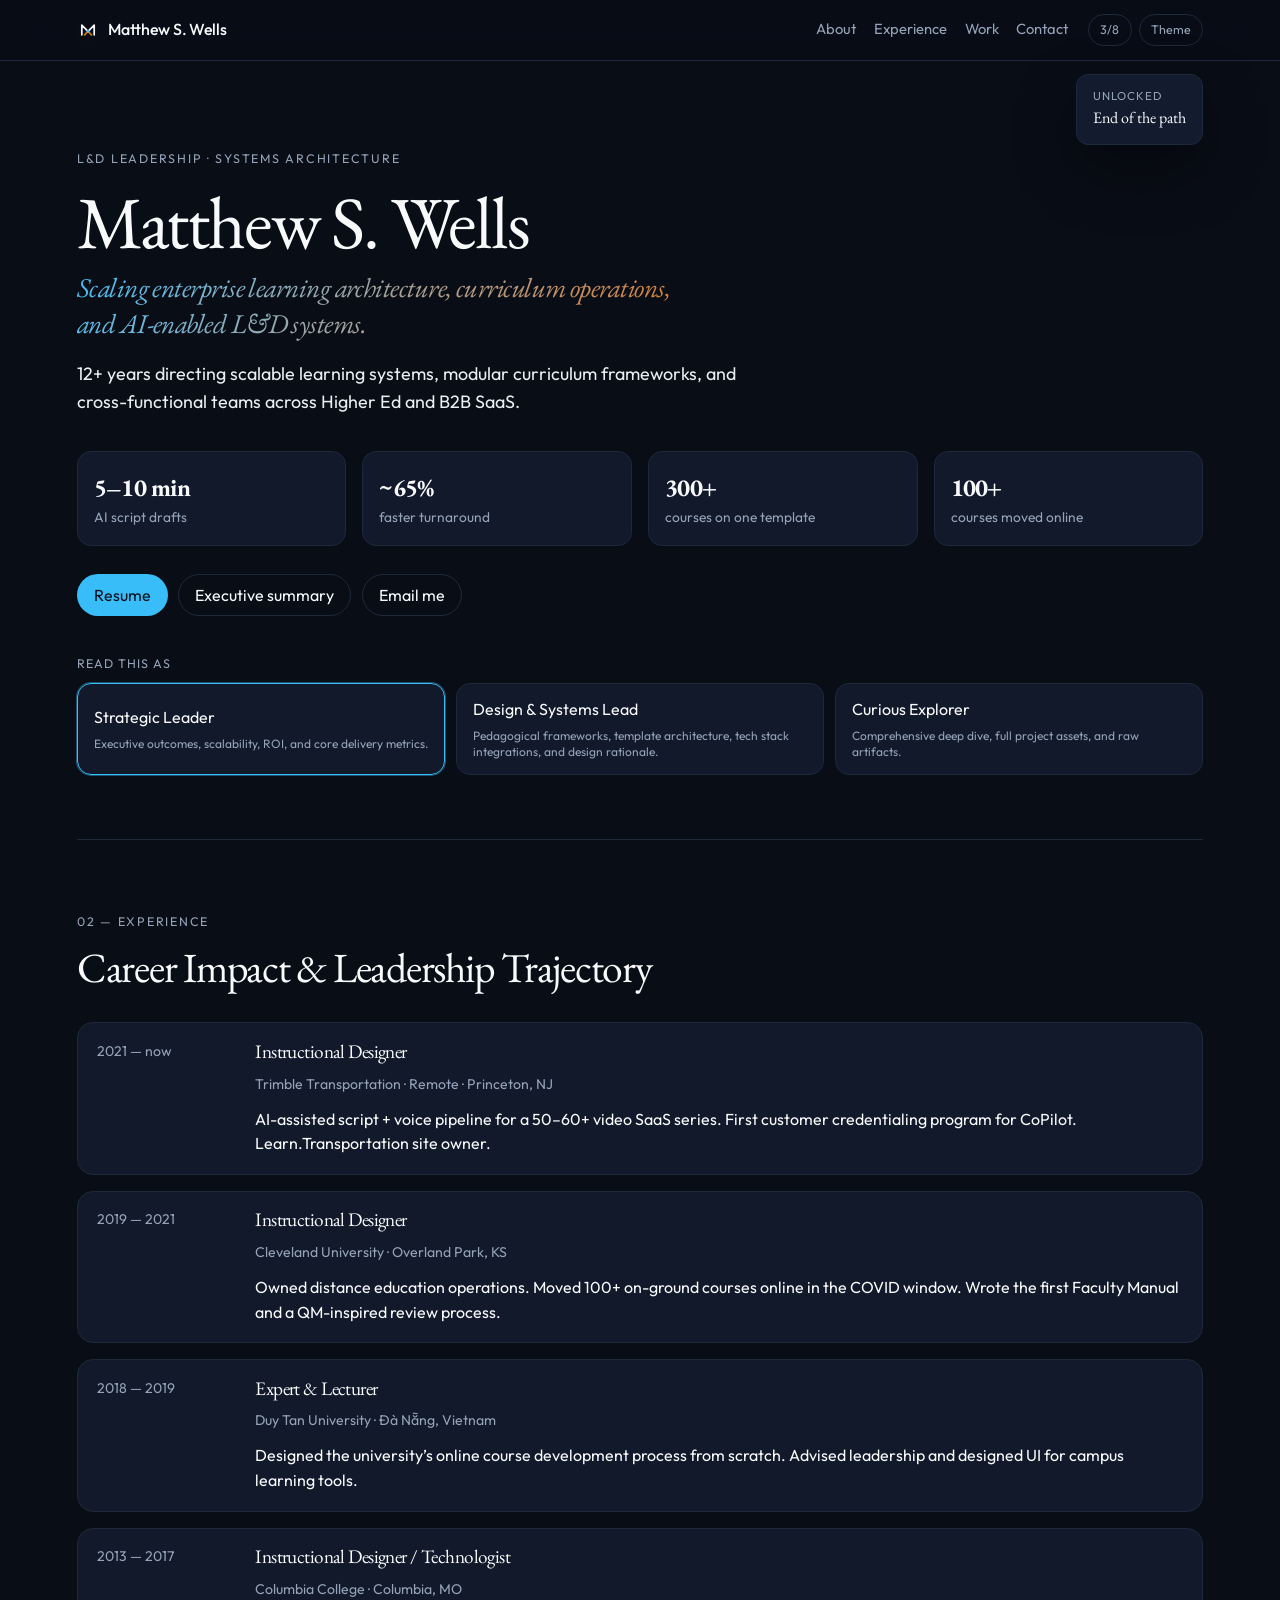
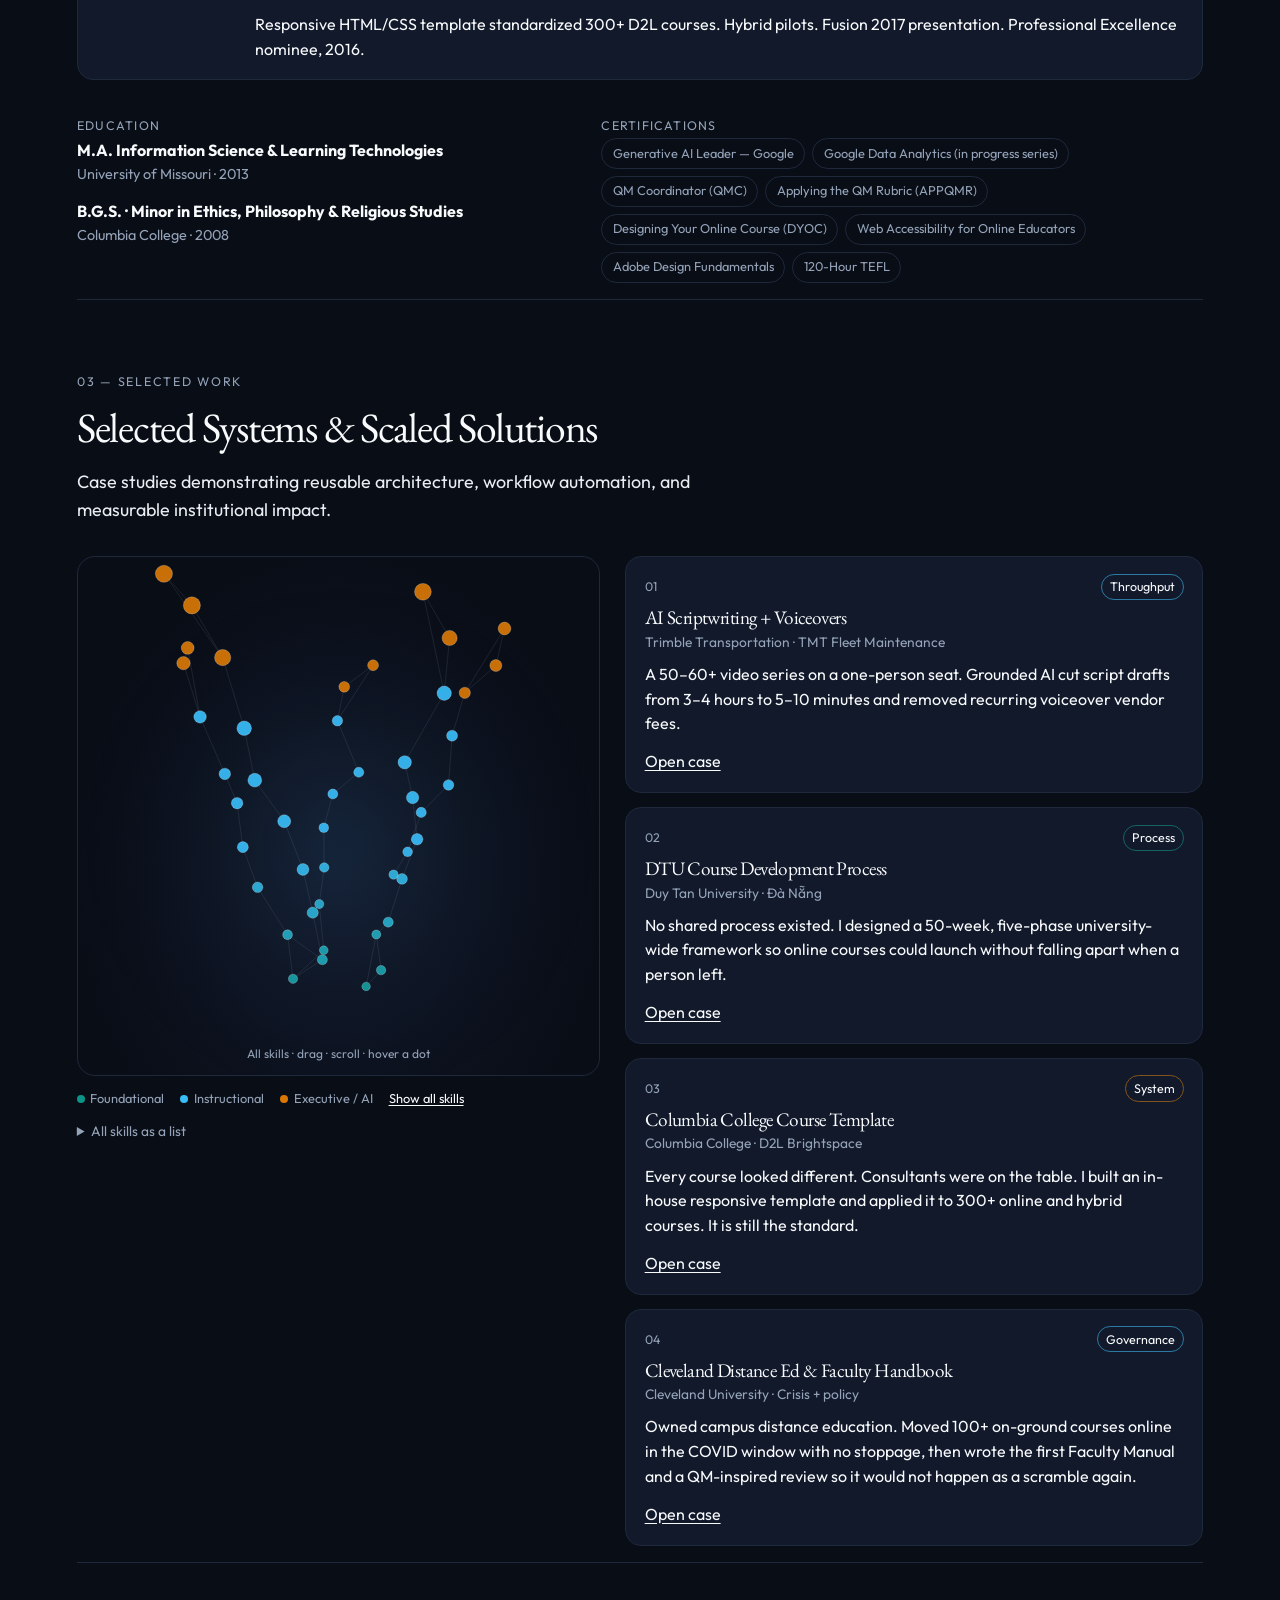
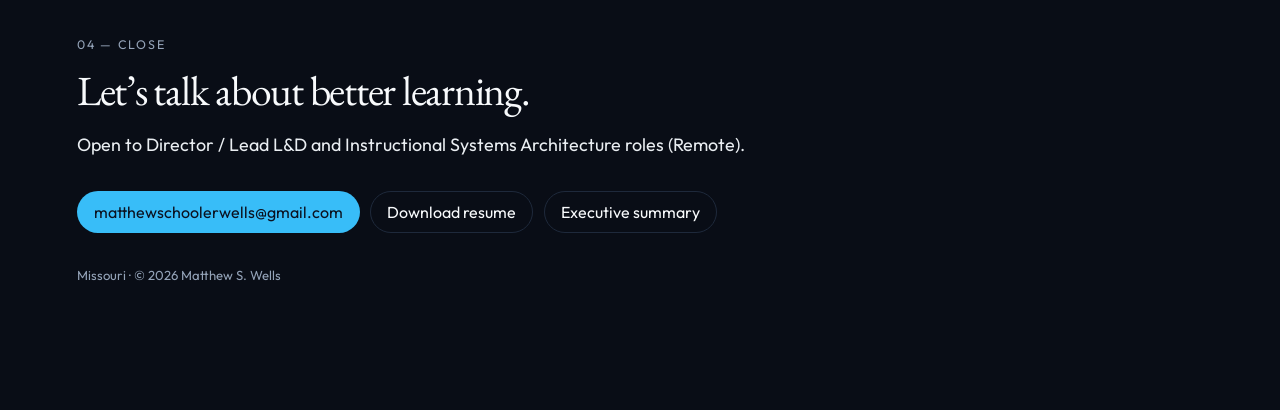
==== index.html @ 22e2006b "Swap Fraunces ampersand for an EB Garamond old-style glyph." ====
<!DOCTYPE html>
<html lang="en">
  <head>
    <meta charset="UTF-8" />
    <meta name="viewport" content="width=device-width, initial-scale=1.0" />
    <title>Matthew S. Wells — L&amp;D Leadership &amp; Systems Architecture</title>
    <meta
      name="description"
      content="Matthew S. Wells scales enterprise learning architecture, curriculum operations, and AI-enabled L&amp;D systems across Higher Ed and B2B SaaS."
    />
    <link rel="icon" href="./favicon.svg" type="image/svg+xml" />
    <link rel="preconnect" href="https://fonts.googleapis.com" />
    <link rel="preconnect" href="https://fonts.gstatic.com" crossorigin />
    <link
      href="https://fonts.googleapis.com/css2?family=Fraunces:ital,opsz,wght@0,9..144,400;0,9..144,560;1,9..144,400&family=Outfit:wght@300;400;500;600&display=swap"
      rel="stylesheet"
    />
    <link
      href="https://fonts.googleapis.com/css2?family=EB+Garamond:ital,wght@0,500;1,500&text=%26&display=swap"
      rel="stylesheet"
    />
    <link rel="stylesheet" href="./css/styles.css" />
  </head>
  <body data-theme="dark" data-persona="exec">
    <div class="progress" aria-hidden="true">
      <div class="progress__fill" id="progress-fill"></div>
    </div>

    <header class="nav">
      <a class="nav__brand" href="#top">
        <img class="nav__mark" src="./favicon.svg" alt="" />
        Matthew S. Wells
      </a>
      <nav class="nav__links" aria-label="Primary">
        <a href="#about">About</a>
        <a href="#experience">Experience</a>
        <a href="#work">Work</a>
        <a href="#contact">Contact</a>
      </nav>
      <div class="nav__tools">
        <button type="button" class="icon-btn" id="badge-toggle" aria-label="Achievements">
          <span id="badge-count">0/8</span>
        </button>
        <button type="button" class="icon-btn" id="theme-toggle" aria-label="Toggle light and dark">
          Theme
        </button>
      </div>
    </header>

    <ol class="badge-rail" id="badge-rail"></ol>

    <div class="toast" id="toast" hidden>
      <p>Unlocked</p>
      <strong id="toast-name"></strong>
    </div>

    <main id="top">
      <section class="hero" id="about">
        <div class="hero__glow" aria-hidden="true"></div>
        <p class="eyebrow">L&amp;D Leadership · Systems Architecture</p>
        <h1>
          Matthew S. Wells
          <em>Scaling enterprise learning architecture, curriculum operations, and AI-enabled L&amp;D systems.</em>
        </h1>
        <p class="lede">
          12+ years directing scalable learning systems, modular curriculum frameworks, and cross-functional teams across Higher Ed and B2B SaaS.
        </p>

        <ul class="metrics" id="metrics"></ul>

        <div class="hero__actions">
          <a class="btn btn--solid" href="./resume.html" data-packet>Resume</a>
          <a class="btn" href="./executive-summary.html" data-packet>Executive summary</a>
          <a class="btn" href="mailto:matthewschoolerwells@gmail.com" data-email data-keep-label>Email me</a>
        </div>

        <div class="personas" role="group" aria-label="Choose how you want to read this page">
          <p class="personas__label">Read this as</p>
          <div class="personas__row">
            <button type="button" data-persona="exec" aria-pressed="true" title="Executive outcomes, scalability, ROI, and core delivery metrics.">
              Strategic Leader
            </button>
            <button type="button" data-persona="design" aria-pressed="false" title="Pedagogical frameworks, template architecture, tech stack integrations, and design rationale.">
              Design &amp; Systems Lead
            </button>
            <button type="button" data-persona="explorer" aria-pressed="false" title="Comprehensive deep dive, full project assets, and raw artifacts.">
              Curious Explorer
            </button>
          </div>
        </div>
      </section>

      <section class="section" id="experience">
        <div class="section__head">
          <p class="eyebrow">02 — Experience</p>
          <h2>Career Impact &amp; Leadership Trajectory</h2>
        </div>
        <ol class="timeline" id="timeline"></ol>
        <div class="split">
          <div>
            <h3 class="mini">Education</h3>
            <ul class="plain" id="education"></ul>
          </div>
          <div>
            <h3 class="mini">Certifications</h3>
            <ul class="chips" id="certs"></ul>
          </div>
        </div>
      </section>

      <section class="section section--work" id="work">
        <div class="section__head">
          <p class="eyebrow">03 — Selected work</p>
          <h2>Selected Systems &amp; Scaled Solutions</h2>
          <p class="lede">
            Case studies demonstrating reusable architecture, workflow automation, and measurable institutional impact.
          </p>
        </div>

        <div class="work-grid">
          <div class="cone-panel">
            <div class="cone-wrap">
              <canvas id="cone" width="880" height="1040" aria-hidden="true"></canvas>
              <p class="cone-status" id="cone-status">All skills</p>
            </div>
            <div class="cone-legend">
              <span><i class="dot dot--teal"></i>Foundational</span>
              <span><i class="dot dot--blue"></i>Instructional</span>
              <span><i class="dot dot--amber"></i>Executive / AI</span>
              <button type="button" class="text-btn" id="cone-reset">Show all skills</button>
            </div>
            <details class="skill-fallback">
              <summary>All skills as a list</summary>
              <ul id="skill-list"></ul>
            </details>
          </div>
          <div class="case-list" id="case-list"></div>
        </div>
      </section>

      <section class="section section--close" id="contact">
        <div class="section__head">
          <p class="eyebrow">04 — Close</p>
          <h2>Let’s talk about better learning.</h2>
          <p class="lede" data-copy="close">
            Open to Director / Lead L&amp;D and Instructional Systems Architecture roles (Remote).
          </p>
        </div>
        <div class="hero__actions">
          <a class="btn btn--solid" href="mailto:matthewschoolerwells@gmail.com" data-email>matthewschoolerwells@gmail.com</a>
          <a class="btn" href="./resume.html" data-packet>Download resume</a>
          <a class="btn" href="./executive-summary.html" data-packet>Executive summary</a>
        </div>
        <p class="fineprint">Missouri · © <span id="year">2026</span> Matthew S. Wells</p>
      </section>
    </main>

    <div class="overlay" id="case-overlay" hidden>
      <div class="overlay__scrim" data-close-case></div>
      <article class="overlay__panel" id="case-dialog" tabindex="-1" role="dialog" aria-modal="true" aria-labelledby="case-title">
        <button type="button" class="overlay__close" data-close-case aria-label="Close case">Close</button>
        <div class="overlay__top">
          <span data-field="number">01</span>
          <span class="case-card__tag" data-field="tag"></span>
        </div>
        <h2 id="case-title" data-field="title"></h2>
        <p class="case-card__meta" data-field="meta"></p>
        <div class="overlay__figure" data-field="figure"></div>
        <h3>The problem</h3>
        <p data-field="summary"></p>
        <h3>The approach</h3>
        <p data-field="approach"></p>
        <h3>What changed</h3>
        <ul class="outcomes" data-field="outcomes"></ul>
        <p class="overlay__close-line" data-field="close"></p>
      </article>
    </div>

    <script type="module" src="./js/main.js"></script>
  </body>
</html>
---- css/styles.css ----
:root {
  --bg-canvas: #090d16;
  --bg-surface: #131b2e;
  --border-subtle: #1e293b;
  --text-main: #f8fafc;
  --text-muted: #94a3b8;
  --accent-blue: #38bdf8;
  --accent-amber: #d97706;
  --accent-teal: #0d9488;
  --bg: var(--bg-canvas);
  --bg-elev: var(--bg-surface);
  --ink: var(--text-main);
  --muted: var(--text-muted);
  --line: var(--border-subtle);
  --card: color-mix(in srgb, var(--bg-surface) 88%, transparent);
  --serif: "EB Garamond", "Fraunces", "Times New Roman", serif;
  --sans: "Outfit", "Segoe UI", sans-serif;
  --ease: cubic-bezier(0.22, 1, 0.36, 1);
  --shadow: 0 24px 60px rgba(0, 0, 0, 0.4);
}

body[data-theme="light"] {
  --bg-canvas: #f8fafc;
  --bg-surface: #ffffff;
  --border-subtle: #e2e8f0;
  --text-main: #0f172a;
  --text-muted: #64748b;
  --card: #ffffff;
  --shadow: 0 18px 40px rgba(15, 23, 42, 0.08);
}

*,
*::before,
*::after {
  box-sizing: border-box;
}

html {
  scroll-behavior: smooth;
  scrollbar-width: thin;
  scrollbar-color: color-mix(in srgb, var(--accent-blue) 45%, transparent) transparent;
}

html,
body {
  margin: 0;
  padding: 0;
  background: var(--bg);
  color: var(--ink);
  font-family: var(--sans);
  font-weight: 400;
  line-height: 1.55;
}

body {
  min-height: 100%;
  overflow-x: hidden;
}

body.is-cased {
  overflow: hidden;
}

a {
  color: inherit;
  text-decoration: none;
}

button,
.btn,
.text-btn,
.icon-btn {
  font: inherit;
  color: inherit;
  cursor: pointer;
}

img {
  max-width: 100%;
}

.progress {
  position: fixed;
  top: 0;
  left: 0;
  right: 0;
  height: 3px;
  z-index: 40;
  background: transparent;
}

.progress__fill {
  height: 100%;
  width: 0;
  background: linear-gradient(90deg in oklab, var(--accent-teal), var(--accent-blue), var(--accent-amber));
}

.nav {
  position: sticky;
  top: 0;
  z-index: 30;
  display: flex;
  align-items: center;
  gap: 1.25rem;
  padding: 0.85rem 6vw;
  background: color-mix(in srgb, var(--bg) 82%, transparent);
  backdrop-filter: blur(16px);
  border-bottom: 1px solid var(--line);
}

.nav__brand {
  display: flex;
  align-items: center;
  gap: 0.6rem;
  font-weight: 500;
  letter-spacing: -0.02em;
}

.nav__mark {
  width: 22px;
  height: 22px;
  border-radius: 5px;
  display: block;
}

.nav__links {
  display: flex;
  gap: 1.1rem;
  margin-left: auto;
  font-size: 0.92rem;
  color: var(--muted);
}

.nav__links a:hover {
  color: var(--ink);
}

.nav__tools {
  display: flex;
  gap: 0.45rem;
}

.icon-btn {
  border: 1px solid var(--line);
  background: transparent;
  border-radius: 999px;
  padding: 0.35rem 0.7rem;
  font-size: 0.78rem;
  color: var(--muted);
}

.icon-btn:hover {
  color: var(--ink);
  border-color: color-mix(in srgb, var(--accent-blue) 50%, var(--line));
}

.badge-rail {
  position: fixed;
  top: 4.2rem;
  right: 6vw;
  z-index: 28;
  margin: 0;
  padding: 0.75rem 0.9rem;
  list-style: none;
  width: min(280px, calc(100vw - 2rem));
  background: var(--bg-elev);
  border: 1px solid var(--line);
  border-radius: 14px;
  box-shadow: var(--shadow);
  display: none;
}

.badge-rail.is-open {
  display: grid;
  gap: 0.45rem;
}

.badge-rail li {
  display: flex;
  gap: 0.55rem;
  align-items: center;
  font-size: 0.8rem;
  color: var(--muted);
}

.badge-rail li.is-on {
  color: var(--ink);
}

.badge-rail span {
  width: 8px;
  height: 8px;
  border-radius: 50%;
  background: var(--line);
}

.badge-rail li.is-on span {
  background: var(--accent-blue);
}

.toast {
  position: fixed;
  right: 6vw;
  top: 4.6rem;
  z-index: 50;
  padding: 0.8rem 1rem;
  background: var(--bg-elev);
  border: 1px solid var(--line);
  border-radius: 12px;
  box-shadow: var(--shadow);
  opacity: 0;
  transform: translateY(8px);
  transition: 0.28s var(--ease);
}

.toast.is-in {
  opacity: 1;
  transform: none;
}

.toast p {
  margin: 0;
  font-size: 0.72rem;
  letter-spacing: 0.08em;
  text-transform: uppercase;
  color: var(--muted);
}

.toast strong {
  font-family: var(--serif);
  font-weight: 400;
}

main {
  padding: 0 6vw 5rem;
}

.hero,
.section {
  position: relative;
  max-width: 1180px;
  margin: 0 auto;
  scroll-margin-top: 5.5rem;
}

.hero {
  padding: 5.5rem 0 4rem;
}

.hero__glow {
  position: absolute;
  inset: -10% -20% auto;
  height: 28rem;
  background:
    radial-gradient(circle at 18% 40%, color-mix(in srgb, var(--accent-blue) 22%, transparent), transparent 42%),
    radial-gradient(circle at 78% 18%, color-mix(in srgb, var(--accent-amber) 16%, transparent), transparent 38%),
    radial-gradient(circle at 52% 82%, color-mix(in srgb, var(--accent-teal) 14%, transparent), transparent 40%);
  pointer-events: none;
  z-index: -1;
}

.eyebrow {
  margin: 0 0 0.8rem;
  font-size: 0.78rem;
  letter-spacing: 0.14em;
  text-transform: uppercase;
  color: var(--muted);
}

h1,
h2,
h3 {
  font-family: var(--serif);
  font-weight: 400;
  letter-spacing: -0.03em;
  line-height: 1.12;
}

h1 {
  margin: 0 0 1.2rem;
  font-size: clamp(2.15rem, 7.2vw, 4.6rem);
  overflow-wrap: anywhere;
}

h1 em {
  display: block;
  margin-top: 0.45rem;
  padding-inline-end: 0.18em;
  font-style: italic;
  font-size: clamp(1.15rem, 2.5vw, 1.7rem);
  line-height: 1.3;
  letter-spacing: -0.02em;
  max-width: 22em;
  background: linear-gradient(135deg in oklab, var(--accent-blue), var(--accent-amber));
  -webkit-background-clip: text;
  background-clip: text;
  color: transparent;
}

h2 {
  margin: 0 0 1rem;
  font-size: clamp(1.7rem, 3.4vw, 2.6rem);
}

h3 {
  margin: 0 0 0.35rem;
  font-size: 1.2rem;
}

.lede {
  max-width: 42rem;
  font-size: 1.12rem;
  color: color-mix(in srgb, var(--ink) 86%, var(--muted));
}

.fine {
  max-width: 38rem;
  color: var(--muted);
}

.metrics {
  display: grid;
  grid-template-columns: repeat(auto-fit, minmax(160px, 1fr));
  gap: 1rem;
  margin: 2.2rem 0 1.8rem;
  padding: 0;
  list-style: none;
}

.metrics li {
  padding: 1rem 1rem 1.05rem;
  border: 1px solid var(--line);
  border-radius: 14px;
  background: var(--card);
}

.metrics strong {
  display: block;
  font-family: var(--serif);
  font-size: 1.55rem;
  letter-spacing: -0.03em;
}

.metrics span,
.metrics em {
  display: block;
  font-style: normal;
}

.metrics span {
  color: var(--muted);
  font-size: 0.86rem;
}

.metrics em {
  margin-top: 0.35rem;
  font-size: 0.78rem;
  color: color-mix(in srgb, var(--muted) 80%, var(--ink));
}

body[data-persona="exec"] .metrics em {
  display: none;
}

.hero__actions,
.personas__row {
  display: flex;
  flex-wrap: wrap;
  gap: 0.65rem;
}

.btn {
  display: inline-flex;
  align-items: center;
  justify-content: center;
  min-height: 2.6rem;
  padding: 0.45rem 1rem;
  border: 1px solid var(--line);
  border-radius: 999px;
  background: transparent;
}

.btn:hover,
.text-btn:hover {
  border-color: color-mix(in srgb, var(--accent-blue) 55%, var(--line));
}

.btn--solid {
  background: var(--accent-blue);
  border-color: transparent;
  color: #0b1220;
}

.personas {
  margin-top: 2.4rem;
}

.personas__label {
  margin: 0 0 0.55rem;
  font-size: 0.78rem;
  letter-spacing: 0.08em;
  text-transform: uppercase;
  color: var(--muted);
}

.personas__row button {
  flex: 1 1 180px;
  text-align: left;
  padding: 0.85rem 1rem;
  border-radius: 14px;
  border: 1px solid var(--line);
  background: var(--card);
}

.personas__row button small {
  display: block;
  margin-top: 0.35rem;
  color: var(--muted);
  font-size: 0.75rem;
  line-height: 1.35;
  font-weight: 400;
}

.personas__row button.is-active {
  box-shadow: 0 0 0 1px color-mix(in srgb, var(--accent-blue) 40%, transparent);
}

.personas__row button[data-persona="exec"].is-active {
  border-color: var(--accent-blue);
  box-shadow: 0 0 0 1px color-mix(in srgb, var(--accent-blue) 40%, transparent);
}

.personas__row button[data-persona="design"].is-active {
  border-color: var(--accent-amber);
  box-shadow: 0 0 0 1px color-mix(in srgb, var(--accent-amber) 40%, transparent);
}

.personas__row button[data-persona="explorer"].is-active {
  border-color: var(--accent-teal);
  box-shadow: 0 0 0 1px color-mix(in srgb, var(--accent-teal) 40%, transparent);
}

.section {
  padding: 4.5rem 0 1rem;
  border-top: 1px solid var(--line);
}

.section__head {
  max-width: 42rem;
  margin-bottom: 2rem;
}

.timeline {
  list-style: none;
  margin: 0 0 2.4rem;
  padding: 0;
  display: grid;
  gap: 1rem;
}

.timeline li {
  display: grid;
  grid-template-columns: 8.5rem 1fr;
  gap: 0.35rem 1.4rem;
  padding: 1.1rem 1.2rem;
  border: 1px solid var(--line);
  border-radius: 16px;
  background: var(--card);
}

.timeline .when,
.org {
  margin: 0;
  color: var(--muted);
  font-size: 0.88rem;
}

.timeline h3 {
  grid-column: 2;
}

.timeline .org,
.timeline .job-copy {
  grid-column: 2;
}

.job-copy {
  margin: 0.35rem 0 0;
}

.split {
  display: grid;
  grid-template-columns: 0.9fr 1.1fr;
  gap: 2rem;
}

.mini {
  font-family: var(--sans);
  font-size: 0.78rem;
  letter-spacing: 0.1em;
  text-transform: uppercase;
  color: var(--muted);
}

.plain,
.chips,
.skill-fallback ul {
  list-style: none;
  margin: 0;
  padding: 0;
}

.plain li {
  margin-bottom: 0.85rem;
}

.plain strong,
.plain span {
  display: block;
}

.plain span {
  color: var(--muted);
  font-size: 0.9rem;
}

.chips {
  display: flex;
  flex-wrap: wrap;
  gap: 0.45rem;
}

.chips li {
  padding: 0.28rem 0.65rem;
  border: 1px solid var(--line);
  border-radius: 999px;
  font-size: 0.8rem;
  color: var(--muted);
}

.work-grid {
  display: grid;
  grid-template-columns: minmax(280px, 0.95fr) minmax(280px, 1.05fr);
  gap: 1.6rem;
  align-items: start;
}

.cone-wrap {
  position: relative;
  height: 520px;
  border-radius: 18px;
  overflow: hidden;
  background:
    radial-gradient(ellipse at 50% 62%, #131b2e 0%, #090d16 72%);
  border: 1px solid var(--line);
}

body[data-theme="light"] .cone-wrap {
  background:
    radial-gradient(ellipse at 50% 62%, #e2e8f0 0%, #f8fafc 72%);
}

#cone {
  display: block;
  width: 100%;
  height: 100%;
  cursor: grab;
}

#cone:active {
  cursor: grabbing;
}

.cone-status {
  position: absolute;
  left: 0;
  right: 0;
  bottom: 0.7rem;
  margin: 0;
  text-align: center;
  font-size: 0.75rem;
  color: #94a3b8;
  pointer-events: none;
}

.cone-legend {
  display: flex;
  flex-wrap: wrap;
  gap: 0.75rem 1rem;
  align-items: center;
  margin-top: 0.8rem;
  font-size: 0.8rem;
  color: var(--muted);
}

.dot {
  display: inline-block;
  width: 8px;
  height: 8px;
  margin-right: 0.35rem;
  border-radius: 50%;
}

.dot--teal { background: var(--accent-teal); }
.dot--blue { background: var(--accent-blue); }
.dot--amber { background: var(--accent-amber); }

.text-btn {
  border: 0;
  background: none;
  padding: 0;
  color: var(--ink);
  text-decoration: underline;
  text-underline-offset: 0.18em;
}

.skill-fallback {
  margin-top: 0.8rem;
  color: var(--muted);
  font-size: 0.86rem;
}

.skill-fallback ul {
  display: flex;
  flex-wrap: wrap;
  gap: 0.35rem;
  margin-top: 0.6rem;
}

.skill-fallback li {
  padding: 0.15rem 0.45rem;
  border: 1px solid var(--line);
  border-radius: 999px;
}

.case-list {
  display: grid;
  gap: 0.85rem;
}

.case-card {
  padding: 1.05rem 1.15rem 1.15rem;
  border: 1px solid var(--line);
  border-radius: 16px;
  background: var(--card);
  transition: border-color 0.2s var(--ease), transform 0.2s var(--ease);
}

.case-card:hover {
  border-color: color-mix(in srgb, var(--case, var(--accent-blue)) 70%, var(--line));
  transform: translateY(-1px);
}

.case-card__top,
.overlay__top {
  display: flex;
  justify-content: space-between;
  align-items: center;
  margin-bottom: 0.45rem;
  font-size: 0.78rem;
  color: var(--muted);
}

.case-card__tag {
  padding: 0.15rem 0.5rem;
  border: 1px solid color-mix(in srgb, var(--case, var(--accent-blue)) 55%, var(--line));
  border-radius: 999px;
  color: var(--ink);
}

.case-card h3 {
  margin-bottom: 0.2rem;
}

.case-card__meta {
  margin: 0 0 0.55rem;
  color: var(--muted);
  font-size: 0.86rem;
}

.case-card__summary {
  margin: 0 0 0.8rem;
}

.section--close {
  padding-bottom: 2rem;
}

.fineprint {
  margin-top: 2rem;
  color: var(--muted);
  font-size: 0.82rem;
}

.overlay {
  position: fixed;
  inset: 0;
  z-index: 60;
  display: grid;
  place-items: center;
  padding: 1.2rem;
  opacity: 0;
  pointer-events: none;
  transition: opacity 0.28s var(--ease);
}

.overlay.is-open {
  opacity: 1;
  pointer-events: auto;
}

.overlay__scrim {
  position: absolute;
  inset: 0;
  background: rgba(5, 8, 16, 0.62);
}

.overlay__panel {
  position: relative;
  width: min(760px, 100%);
  max-height: calc(100vh - 2.4rem);
  overflow: auto;
  padding: 1.6rem 1.6rem 2rem;
  border-radius: 20px;
  background: var(--bg-elev);
  border: 1px solid var(--line);
  box-shadow: var(--shadow);
  outline: none;
}

.overlay__close {
  position: absolute;
  top: 1rem;
  right: 1rem;
  border: 1px solid var(--line);
  background: transparent;
  border-radius: 999px;
  padding: 0.3rem 0.7rem;
}

.overlay__panel h2 {
  margin-right: 4rem;
}

.overlay__panel h3 {
  margin-top: 1.3rem;
  font-family: var(--sans);
  font-size: 0.78rem;
  letter-spacing: 0.1em;
  text-transform: uppercase;
  color: var(--muted);
}

.outcomes {
  margin: 0;
  padding-left: 1.1rem;
}

.outcomes li + li {
  margin-top: 0.35rem;
}

.overlay__close-line {
  margin-top: 1.3rem;
  font-family: var(--serif);
  font-style: italic;
  font-size: 1.15rem;
}

.overlay__figure {
  margin: 1rem 0 0.4rem;
}

.figure {
  margin: 0;
  padding: 0;
  list-style: none;
}

.figure--compare,
.figure--phases {
  display: grid;
  gap: 0.7rem;
}

.figure--compare {
  grid-template-columns: 1fr 1fr;
}

.figure--compare > div,
.figure--phases li,
.figure--stack li {
  padding: 0.85rem 0.95rem;
  border: 1px solid var(--line);
  border-radius: 12px;
  background: color-mix(in srgb, var(--bg) 55%, var(--bg-elev));
}

.figure__kicker {
  margin: 0 0 0.25rem;
  font-size: 0.72rem;
  letter-spacing: 0.08em;
  text-transform: uppercase;
  color: var(--muted);
}

.figure--compare strong,
.figure--compare span {
  display: block;
}

.figure--phases {
  grid-template-columns: repeat(5, minmax(0, 1fr));
  font-size: 0.82rem;
}

.figure--phases span {
  display: block;
  color: var(--muted);
  font-size: 0.72rem;
}

.figure--stack {
  display: grid;
  gap: 0.4rem;
}

.figure--stack li {
  border-left: 3px solid var(--case, var(--accent-blue));
}

@media (max-width: 640px) {
  h1 {
    font-size: 2rem;
  }

  h1 em {
    font-size: 1.12rem;
    line-height: 1.35;
    max-width: none;
  }
}

@media (max-width: 900px) {
  .nav {
    flex-wrap: wrap;
    padding: 0.75rem 1.1rem;
  }

  .nav__links {
    order: 3;
    width: 100%;
    margin: 0;
  }

  main {
    padding: 0 1.1rem 4rem;
  }

  .metrics,
  .work-grid,
  .split,
  .timeline li,
  .figure--phases,
  .figure--compare {
    grid-template-columns: 1fr;
  }

  .timeline li h3,
  .timeline .org,
  .timeline .job-copy {
    grid-column: 1;
  }

  .cone-wrap {
    height: 400px;
  }
}

@media (prefers-reduced-motion: reduce) {
  html {
    scroll-behavior: auto;
  }

  .case-card,
  .toast,
  .overlay {
    transition: none;
  }
}
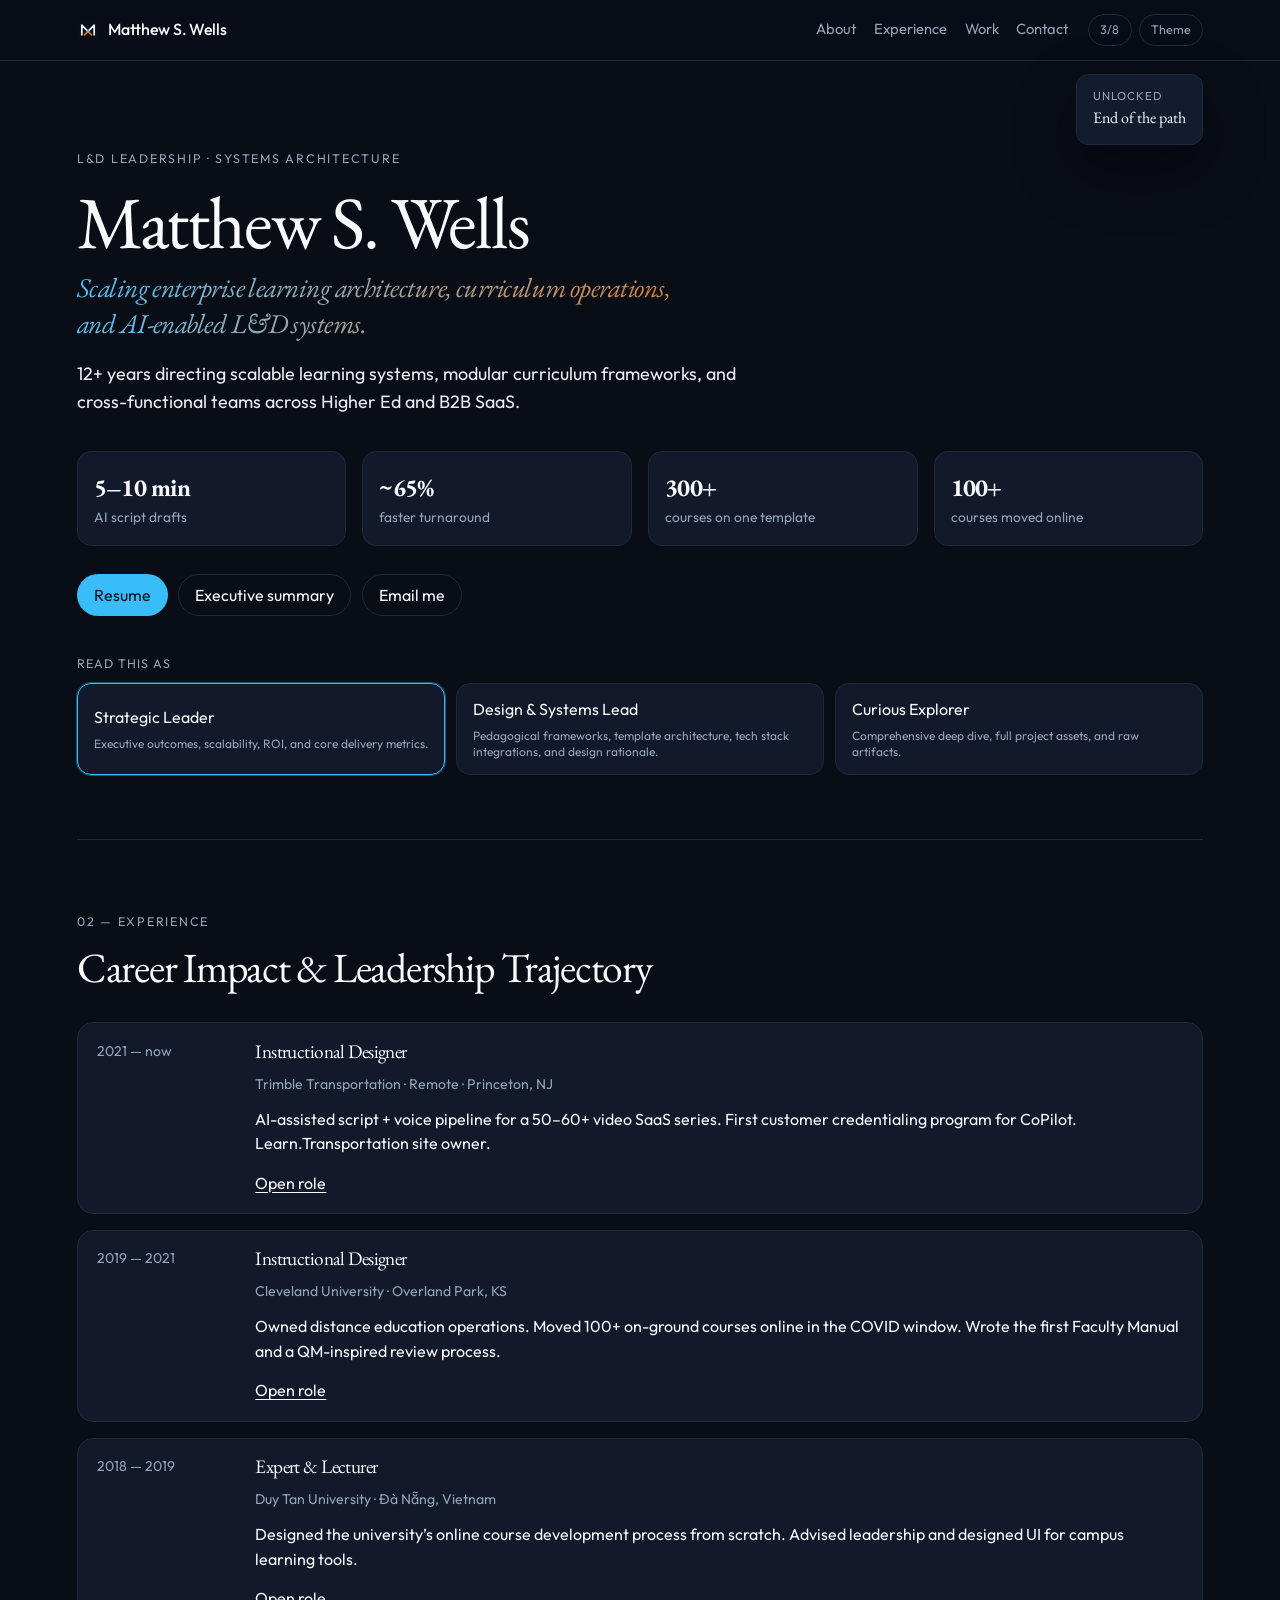
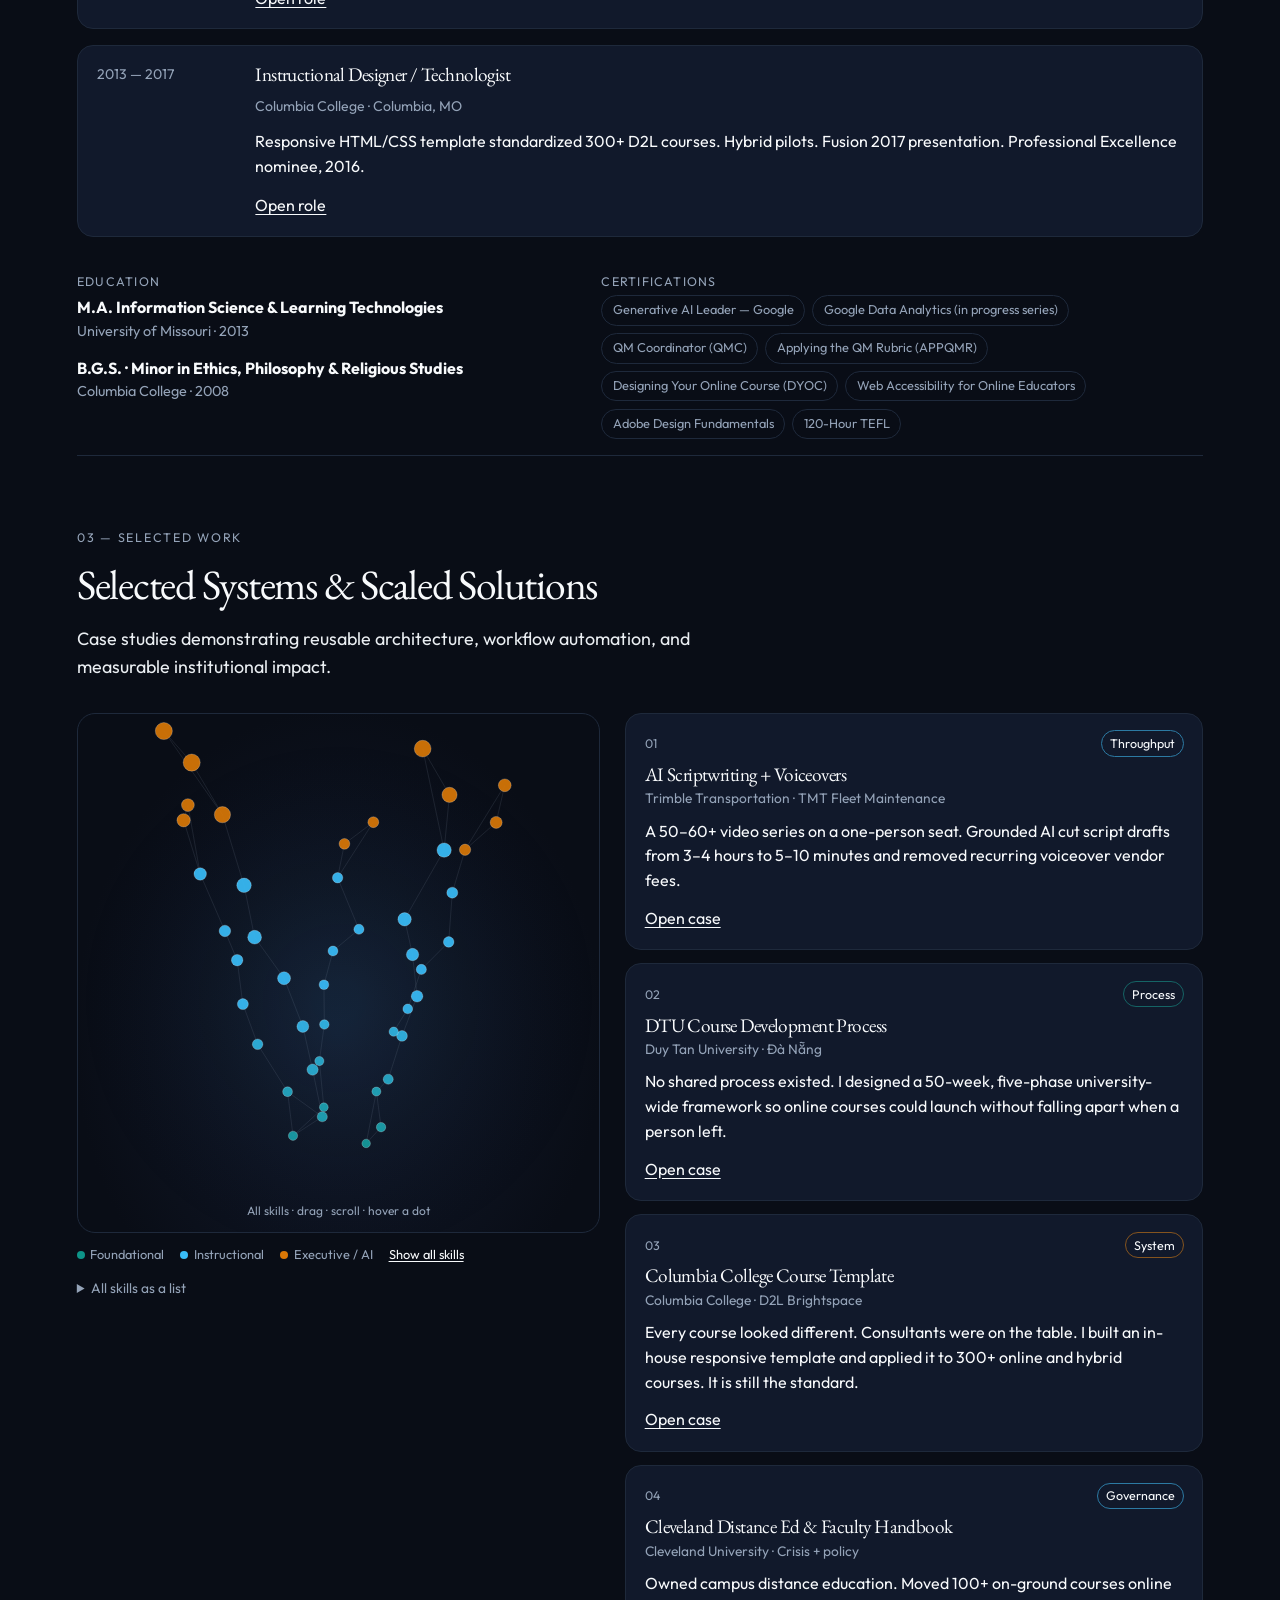
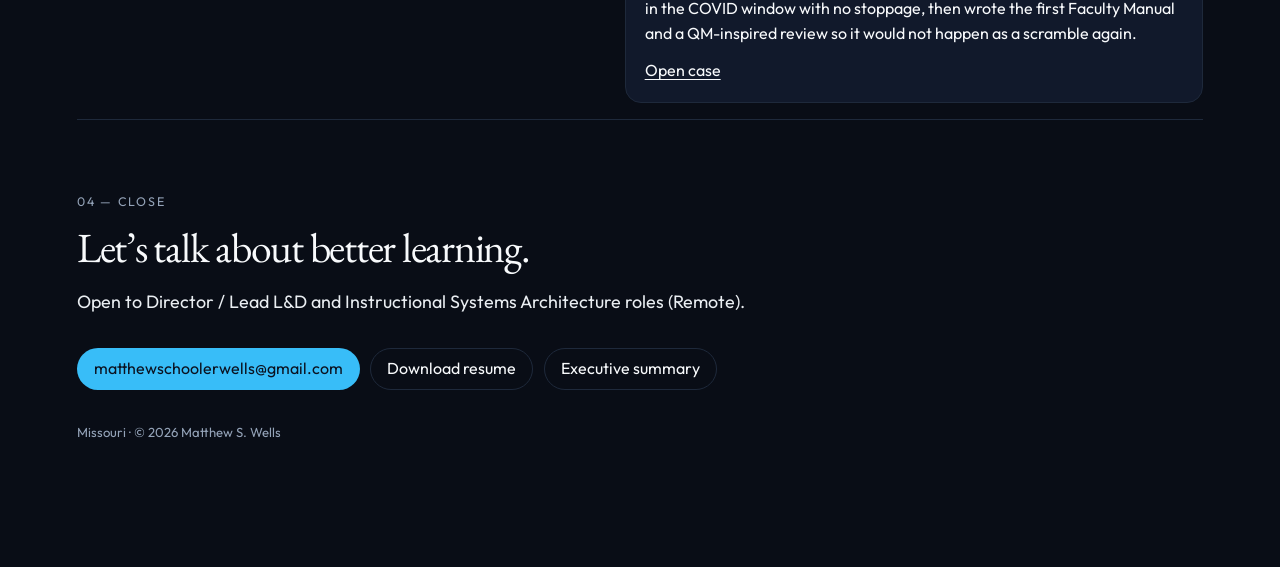
==== commit 43c6eb8e: "Make experience roles clickable with case-style hover and detail modals." ====
--- a/index.html
+++ b/index.html
@@ -165,14 +165,26 @@
         </div>
         <h2 id="case-title" data-field="title"></h2>
         <p class="case-card__meta" data-field="meta"></p>
-        <div class="overlay__figure" data-field="figure"></div>
-        <h3>The problem</h3>
-        <p data-field="summary"></p>
-        <h3>The approach</h3>
-        <p data-field="approach"></p>
-        <h3>What changed</h3>
-        <ul class="outcomes" data-field="outcomes"></ul>
-        <p class="overlay__close-line" data-field="close"></p>
+        <div data-mode="case">
+          <div class="overlay__figure" data-field="figure"></div>
+          <h3>The problem</h3>
+          <p data-field="summary"></p>
+          <h3>The approach</h3>
+          <p data-field="approach"></p>
+          <h3>What changed</h3>
+          <ul class="outcomes" data-field="outcomes"></ul>
+          <p class="overlay__close-line" data-field="close"></p>
+        </div>
+        <div data-mode="job" hidden>
+          <h3>The role</h3>
+          <p data-field="overview"></p>
+          <h3>Job duties</h3>
+          <ul class="outcomes" data-field="duties"></ul>
+          <h3>Accomplishments</h3>
+          <ul class="outcomes" data-field="accomplishments"></ul>
+          <h3>Relevant skills</h3>
+          <ul class="chips overlay__skills" data-field="job-skills"></ul>
+        </div>
       </article>
     </div>
 
--- a/css/styles.css
+++ b/css/styles.css
@@ -468,6 +468,18 @@
   background: var(--card);
 }
 
+.job-card {
+  cursor: pointer;
+  transition: border-color 0.2s var(--ease), transform 0.2s var(--ease);
+}
+
+.job-card:hover,
+.job-card:focus-visible {
+  border-color: color-mix(in srgb, var(--case, var(--accent-blue)) 70%, var(--line));
+  transform: translateY(-1px);
+  outline: none;
+}
+
 .timeline .when,
 .org {
   margin: 0;
@@ -486,6 +498,12 @@
 
 .job-copy {
   margin: 0.35rem 0 0;
+}
+
+.job-card .text-btn {
+  grid-column: 2;
+  justify-self: start;
+  margin-top: 0.55rem;
 }
 
 .split {
@@ -767,6 +785,14 @@
   font-size: 1.15rem;
 }
 
+.overlay__skills {
+  margin-top: 0.35rem;
+}
+
+.overlay__skills li {
+  color: var(--ink);
+}
+
 .overlay__figure {
   margin: 1rem 0 0.4rem;
 }
@@ -868,7 +894,8 @@
 
   .timeline li h3,
   .timeline .org,
-  .timeline .job-copy {
+  .timeline .job-copy,
+  .job-card .text-btn {
     grid-column: 1;
   }
 
@@ -883,6 +910,7 @@
   }
 
   .case-card,
+  .job-card,
   .toast,
   .overlay {
     transition: none;
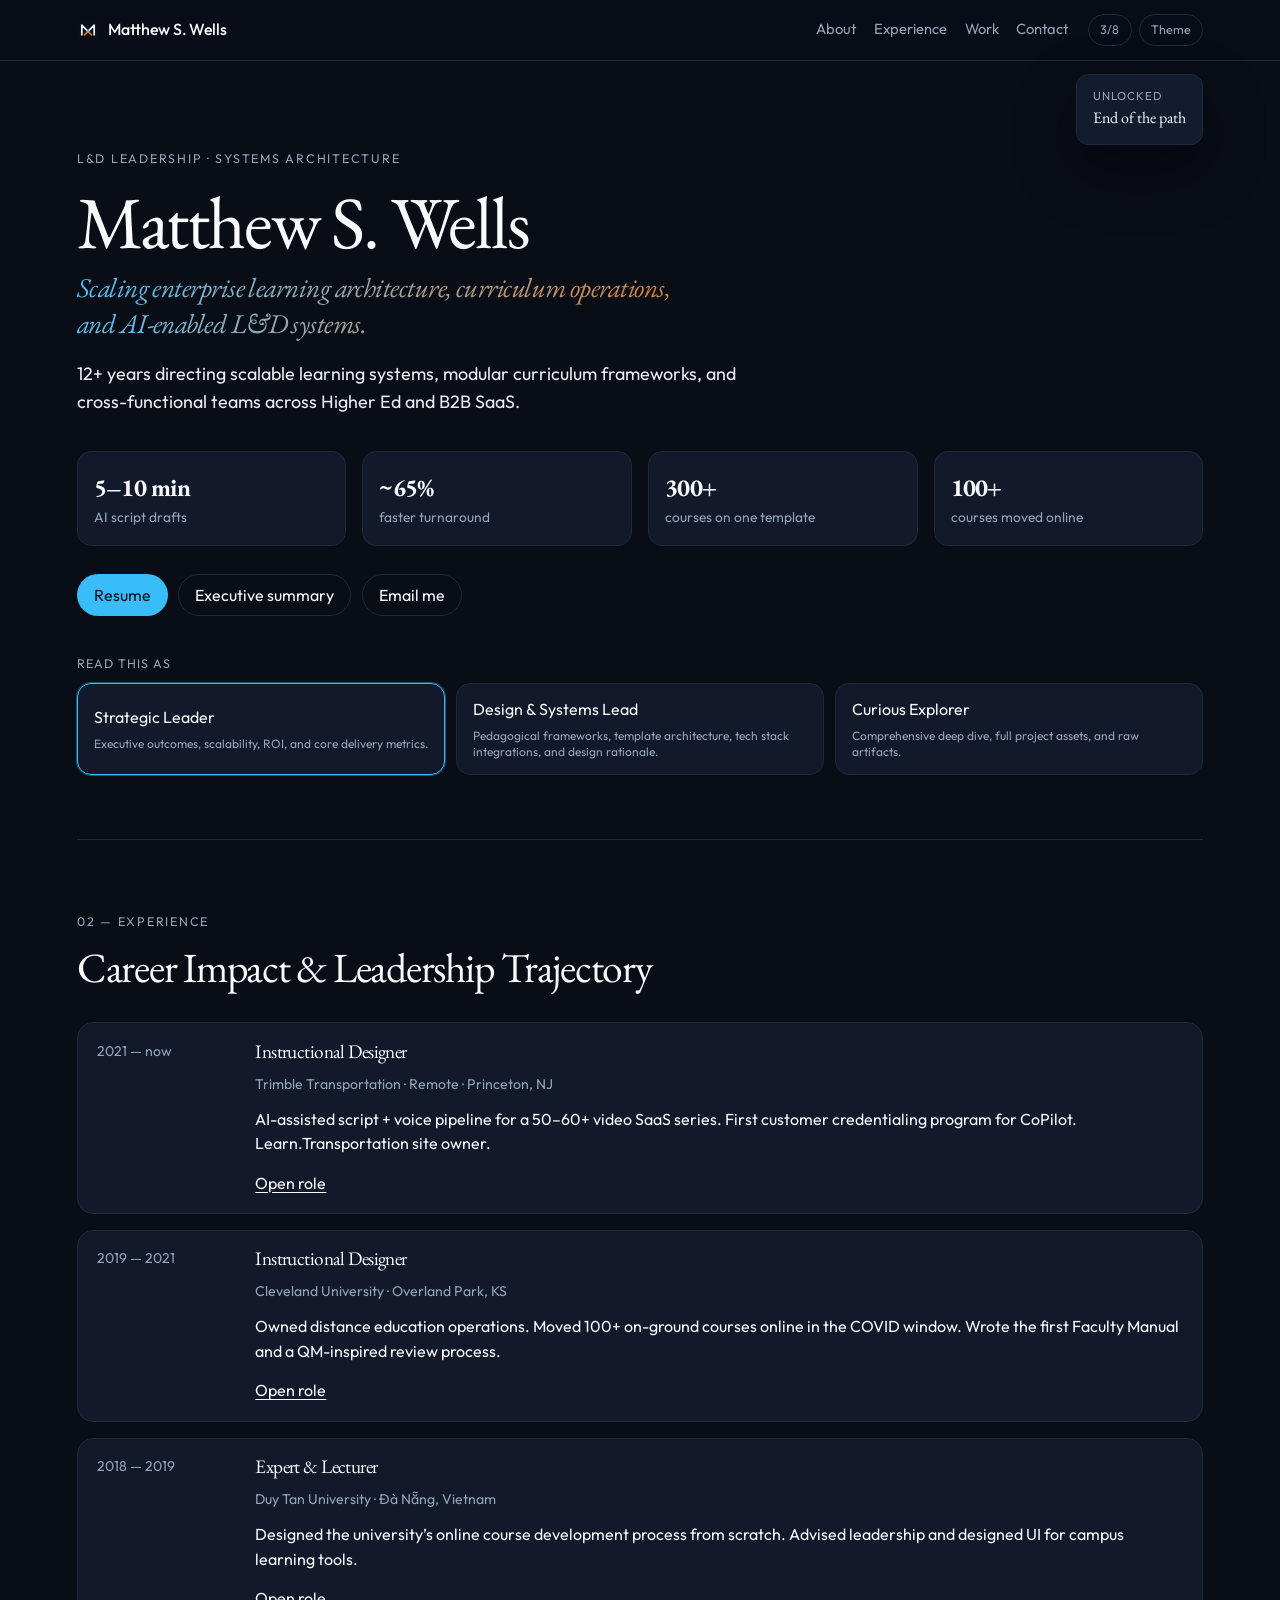
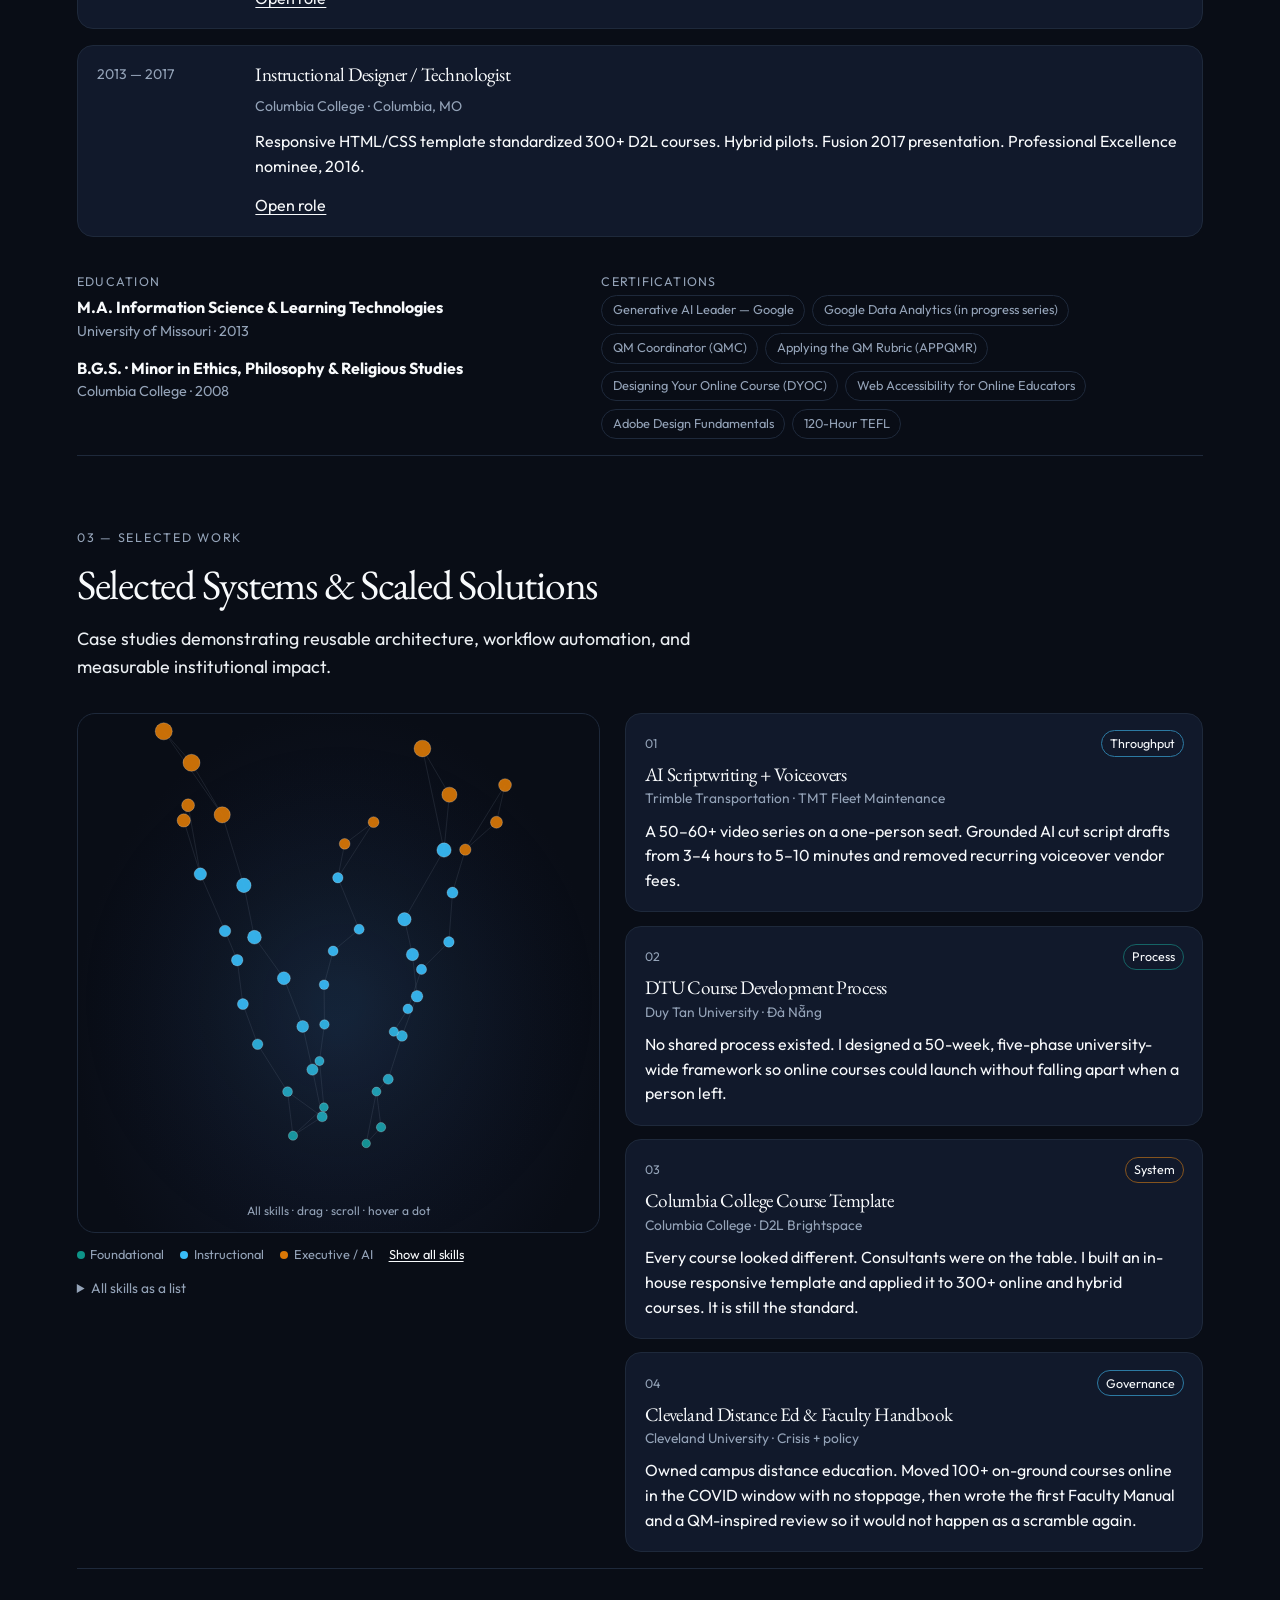
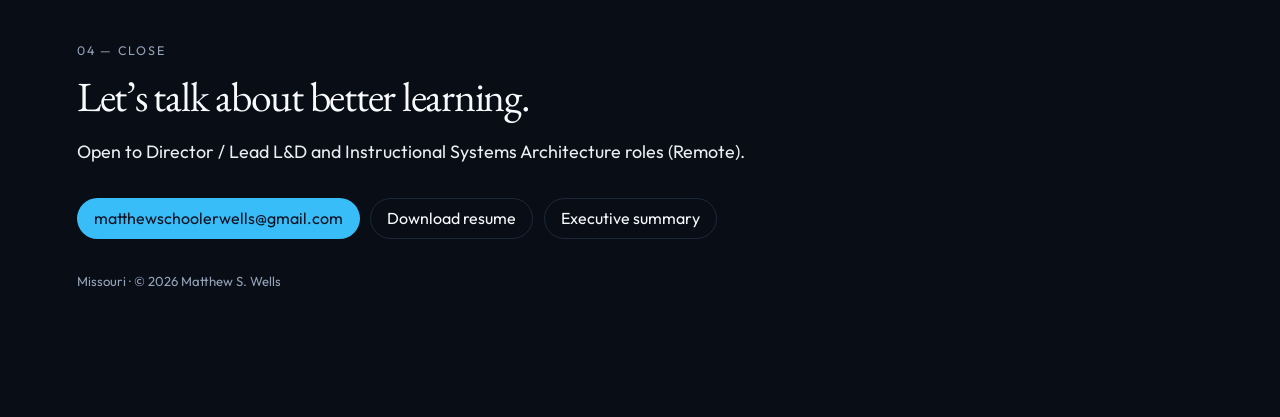
==== commit d75ed0cc: "Move modal tags under employer; make case cards fully clickable." ====
--- a/index.html
+++ b/index.html
@@ -158,13 +158,13 @@
     <div class="overlay" id="case-overlay" hidden>
       <div class="overlay__scrim" data-close-case></div>
       <article class="overlay__panel" id="case-dialog" tabindex="-1" role="dialog" aria-modal="true" aria-labelledby="case-title">
-        <button type="button" class="overlay__close" data-close-case aria-label="Close case">Close</button>
+        <button type="button" class="overlay__close" data-close-case aria-label="Close">×</button>
         <div class="overlay__top">
           <span data-field="number">01</span>
-          <span class="case-card__tag" data-field="tag"></span>
         </div>
         <h2 id="case-title" data-field="title"></h2>
         <p class="case-card__meta" data-field="meta"></p>
+        <span class="case-card__tag overlay__tag" data-field="tag"></span>
         <div data-mode="case">
           <div class="overlay__figure" data-field="figure"></div>
           <h3>The problem</h3>
--- a/css/styles.css
+++ b/css/styles.css
@@ -661,12 +661,15 @@
   border: 1px solid var(--line);
   border-radius: 16px;
   background: var(--card);
+  cursor: pointer;
   transition: border-color 0.2s var(--ease), transform 0.2s var(--ease);
 }
 
-.case-card:hover {
+.case-card:hover,
+.case-card:focus-visible {
   border-color: color-mix(in srgb, var(--case, var(--accent-blue)) 70%, var(--line));
   transform: translateY(-1px);
+  outline: none;
 }
 
 .case-card__top,
@@ -696,8 +699,12 @@
   font-size: 0.86rem;
 }
 
+.overlay__panel .case-card__meta {
+  margin-bottom: 0.35rem;
+}
+
 .case-card__summary {
-  margin: 0 0 0.8rem;
+  margin: 0;
 }
 
 .section--close {
@@ -750,14 +757,24 @@
   position: absolute;
   top: 1rem;
   right: 1rem;
-  border: 1px solid var(--line);
-  background: transparent;
+  z-index: 1;
+  border: 1px solid var(--line);
+  background: var(--bg-elev);
   border-radius: 999px;
-  padding: 0.3rem 0.7rem;
+  width: 2.1rem;
+  height: 2.1rem;
+  padding: 0;
+  font-size: 1.15rem;
+  line-height: 1;
 }
 
 .overlay__panel h2 {
-  margin-right: 4rem;
+  margin-right: 4.5rem;
+}
+
+.overlay__tag {
+  display: inline-flex;
+  margin: 0.15rem 0 0.35rem;
 }
 
 .overlay__panel h3 {
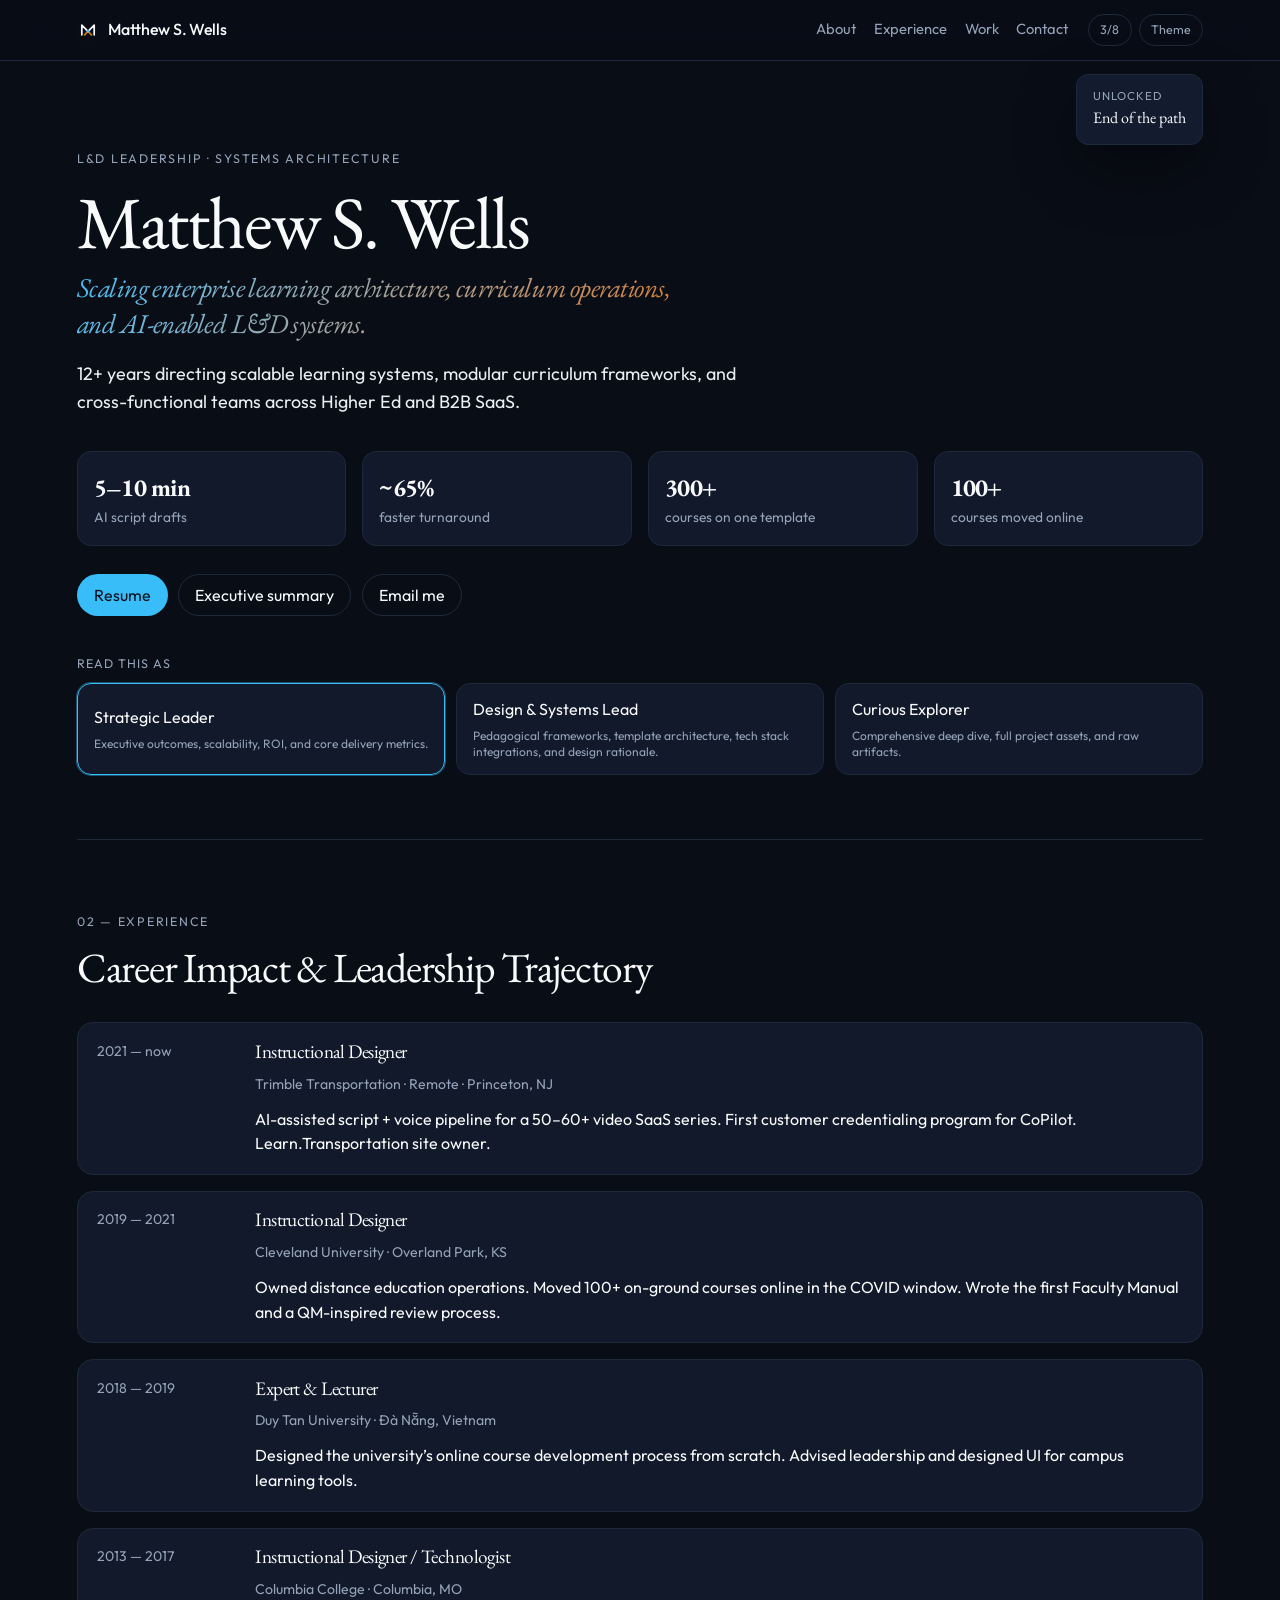
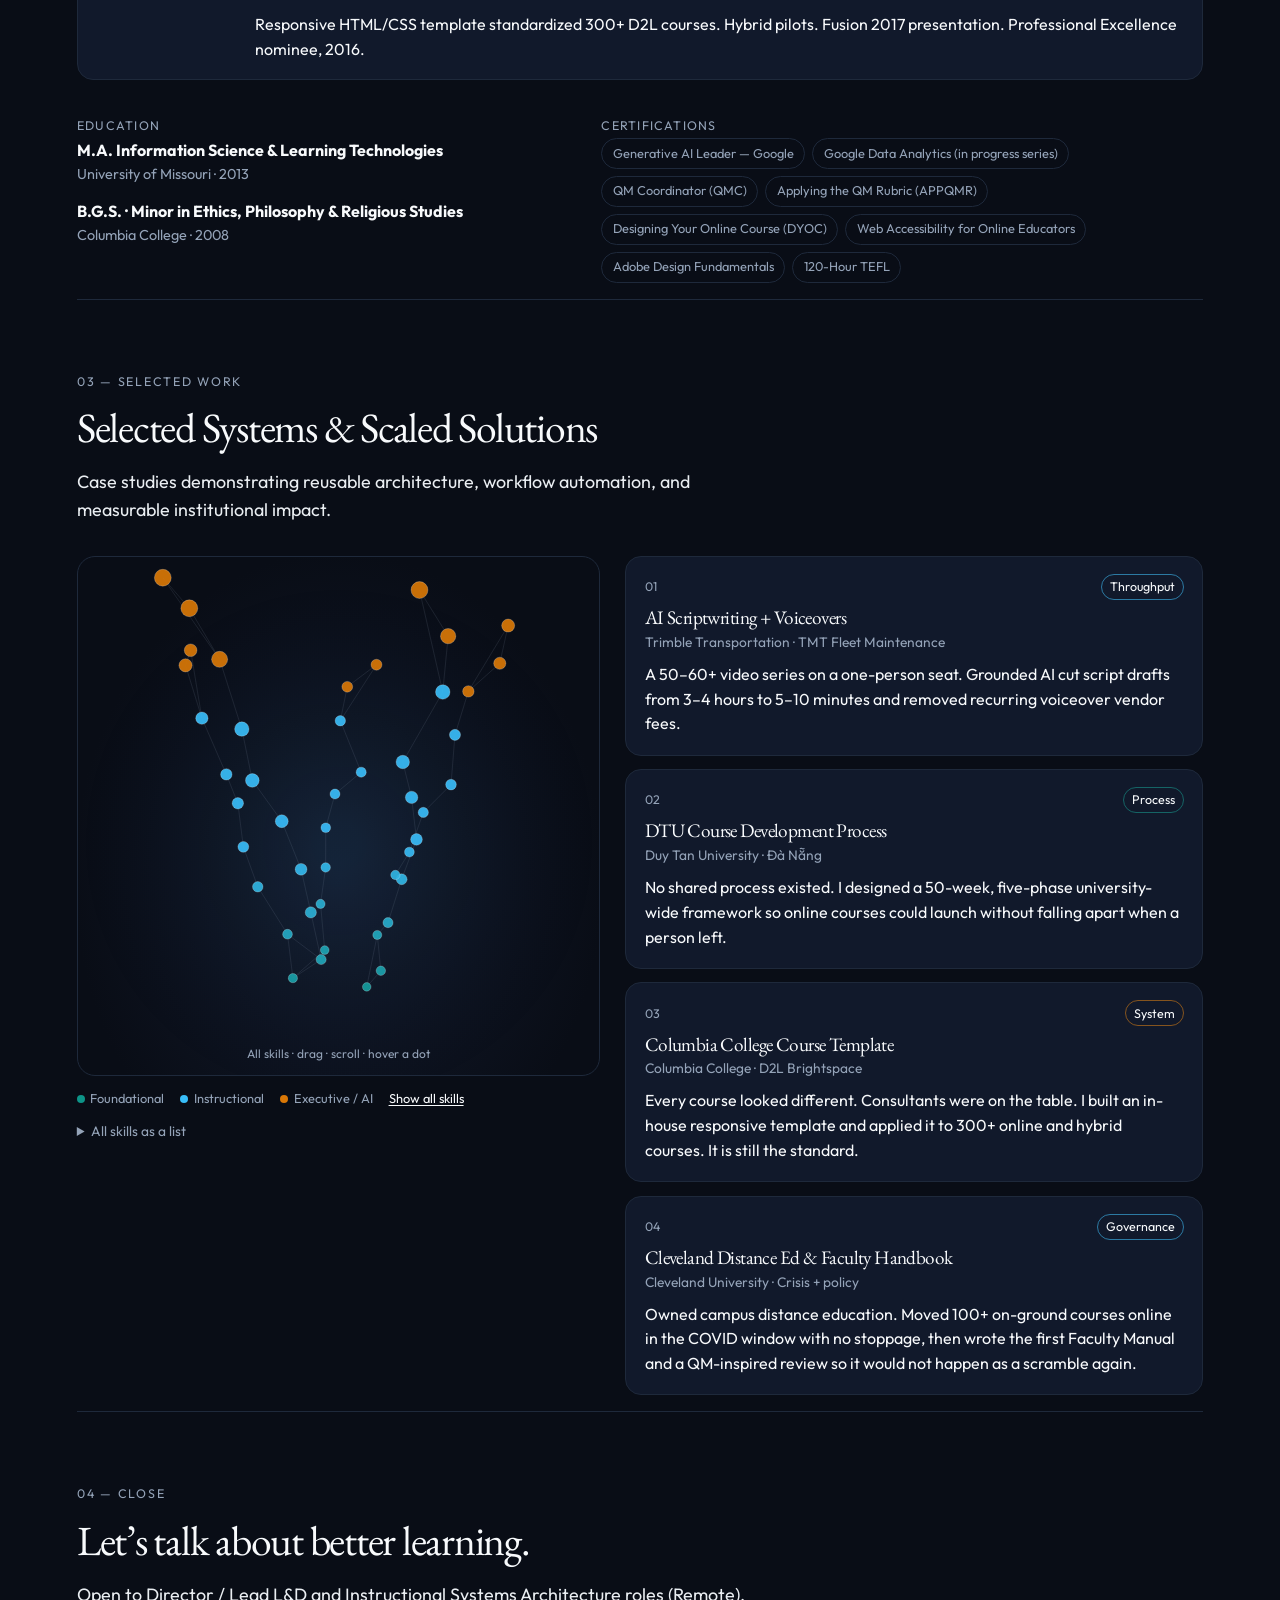
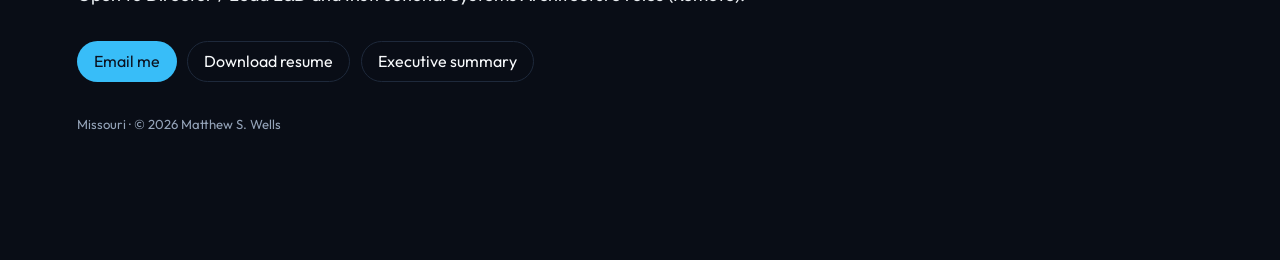
==== commit 30c17fd5: "Use Email me label on the close-section contact button." ====
--- a/index.html
+++ b/index.html
@@ -147,7 +147,7 @@
           </p>
         </div>
         <div class="hero__actions">
-          <a class="btn btn--solid" href="mailto:matthewschoolerwells@gmail.com" data-email>matthewschoolerwells@gmail.com</a>
+          <a class="btn btn--solid" href="mailto:matthewschoolerwells@gmail.com" data-email data-keep-label>Email me</a>
           <a class="btn" href="./resume.html" data-packet>Download resume</a>
           <a class="btn" href="./executive-summary.html" data-packet>Executive summary</a>
         </div>
--- a/css/styles.css
+++ b/css/styles.css
@@ -500,12 +500,6 @@
   margin: 0.35rem 0 0;
 }
 
-.job-card .text-btn {
-  grid-column: 2;
-  justify-self: start;
-  margin-top: 0.55rem;
-}
-
 .split {
   display: grid;
   grid-template-columns: 0.9fr 1.1fr;
@@ -911,8 +905,7 @@
 
   .timeline li h3,
   .timeline .org,
-  .timeline .job-copy,
-  .job-card .text-btn {
+  .timeline .job-copy {
     grid-column: 1;
   }
 
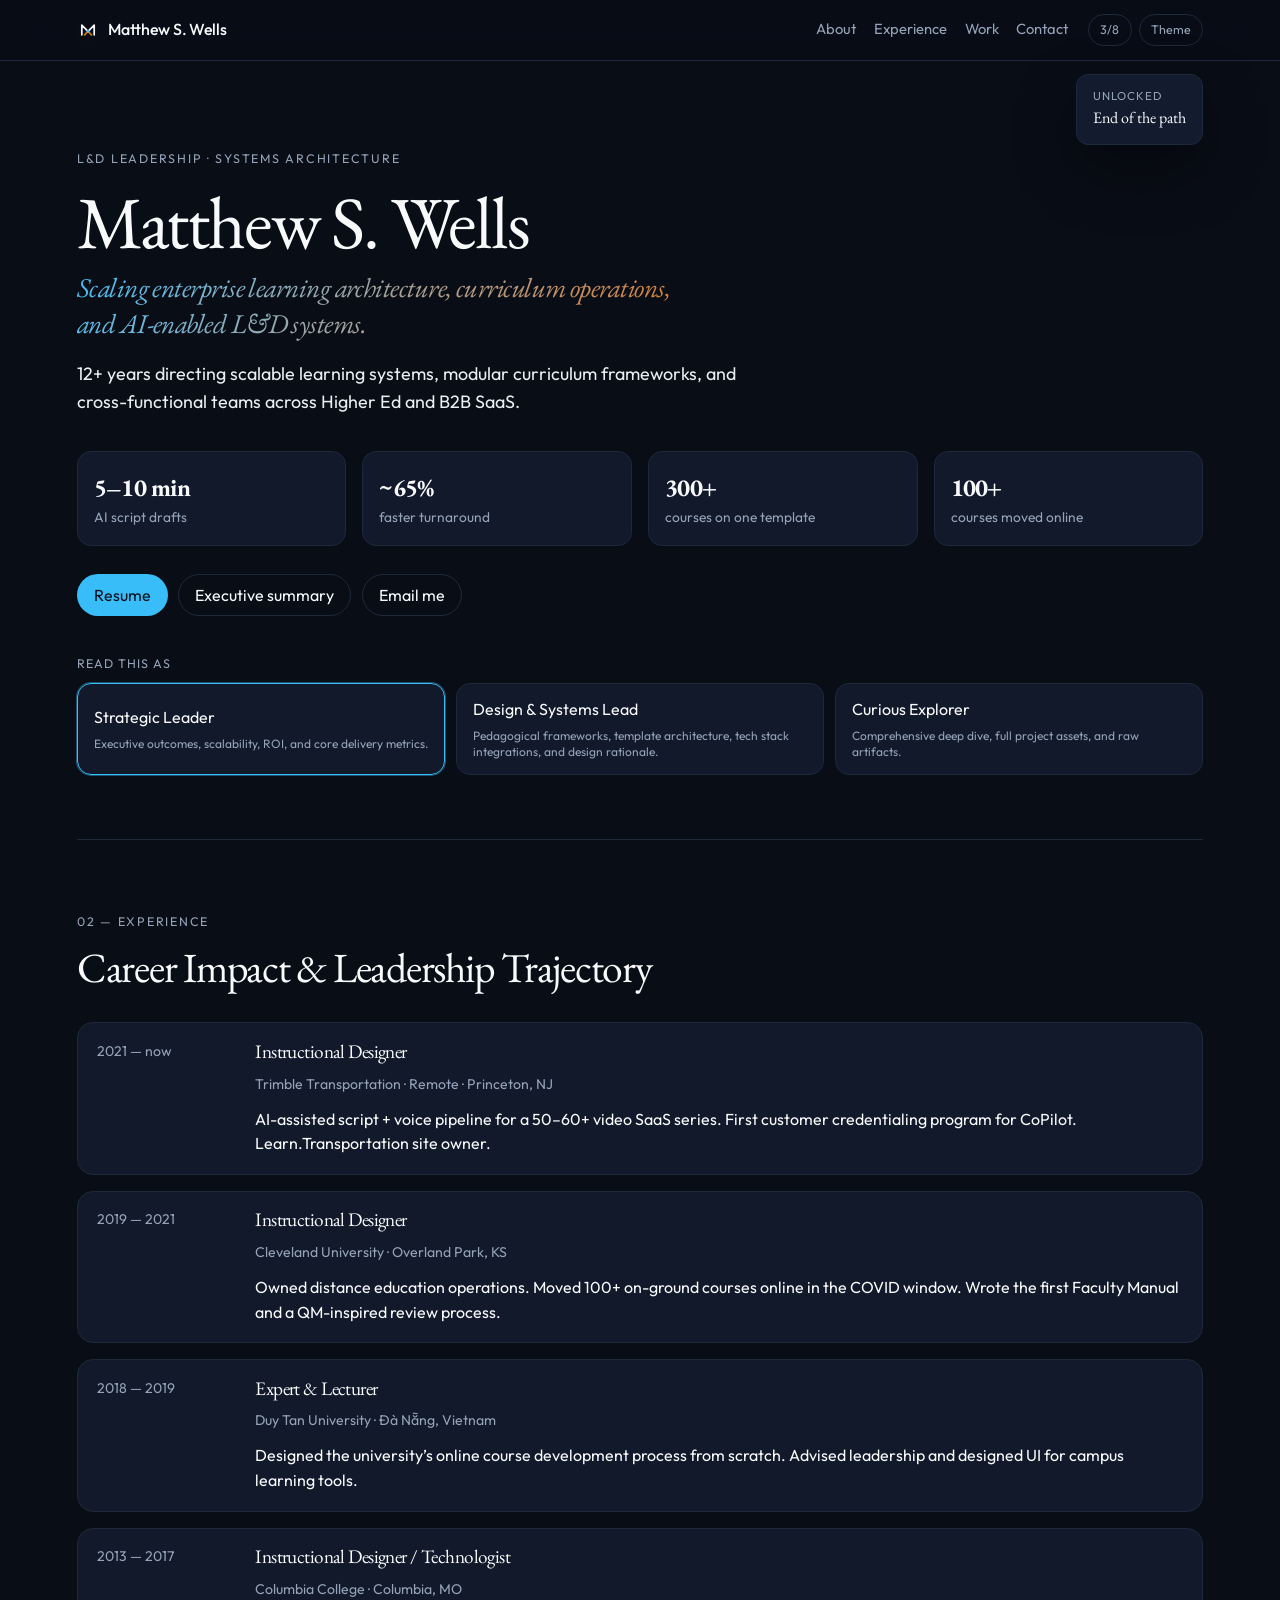
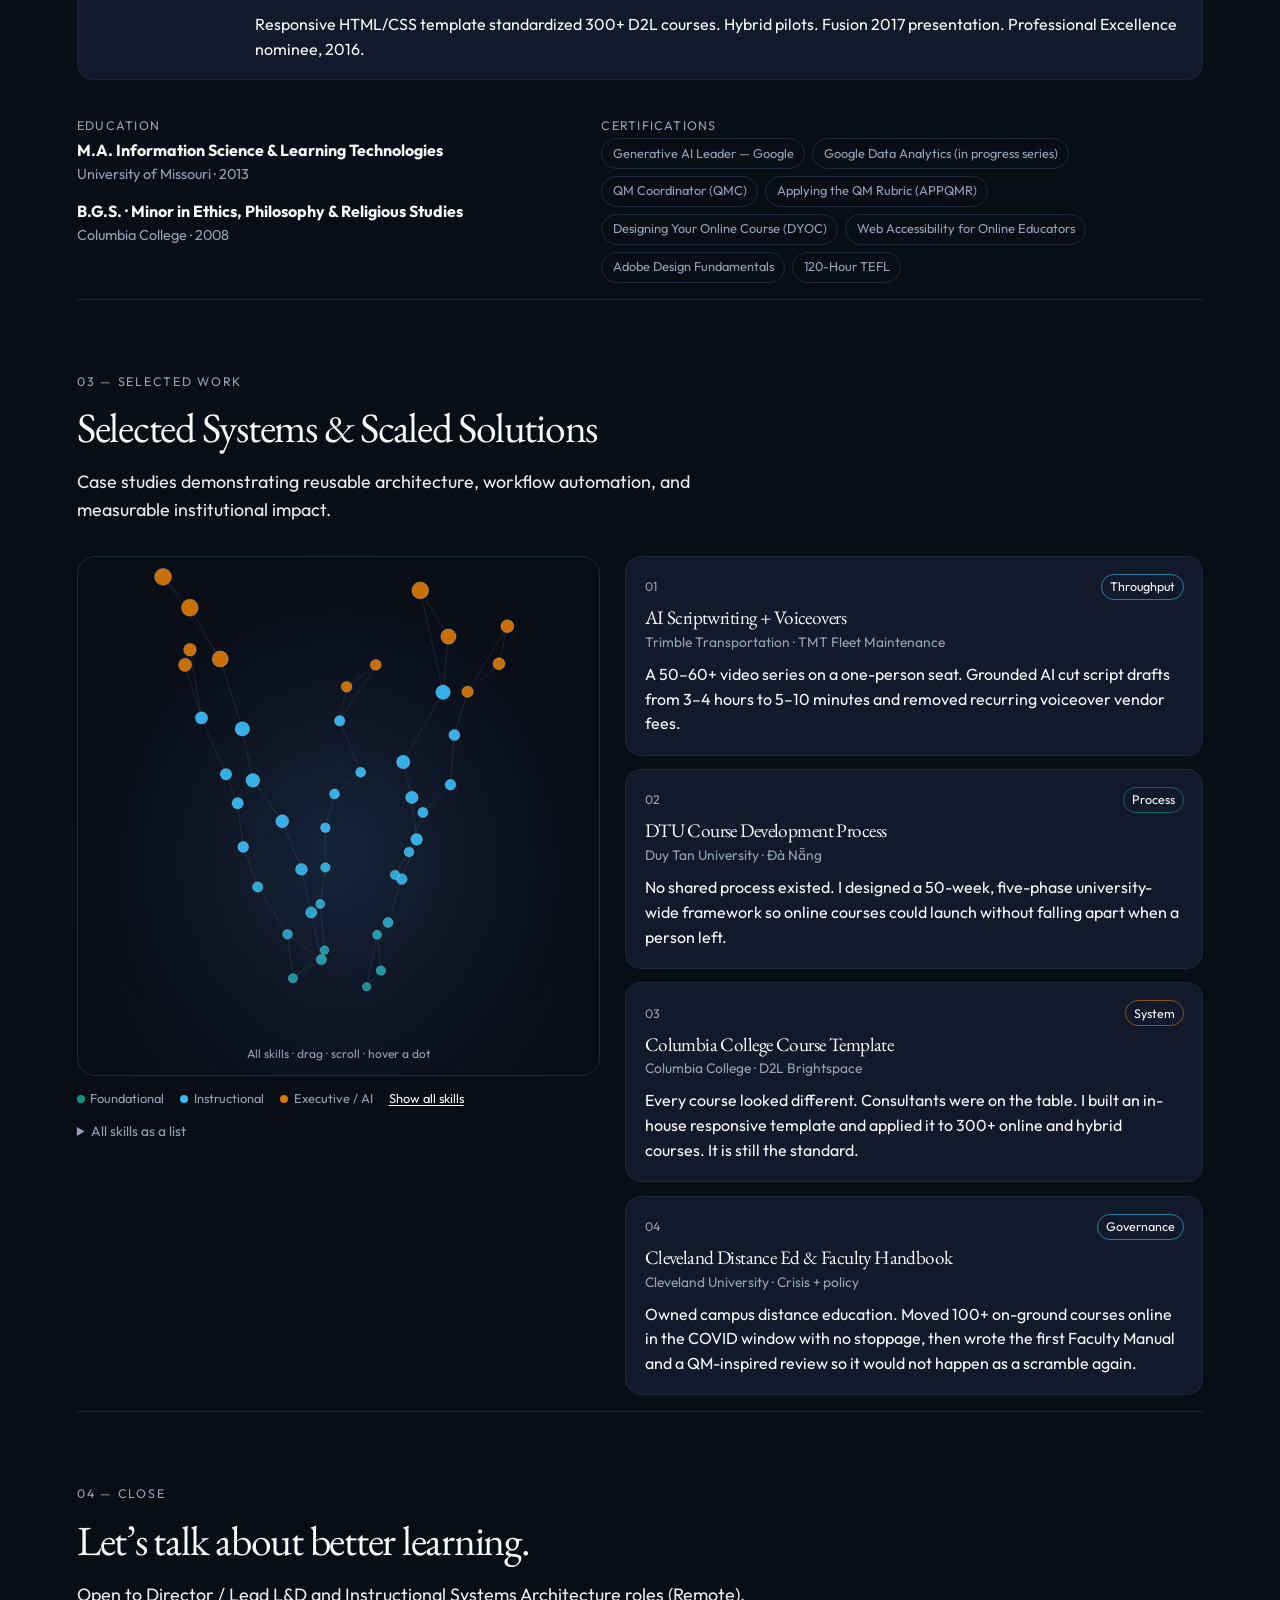
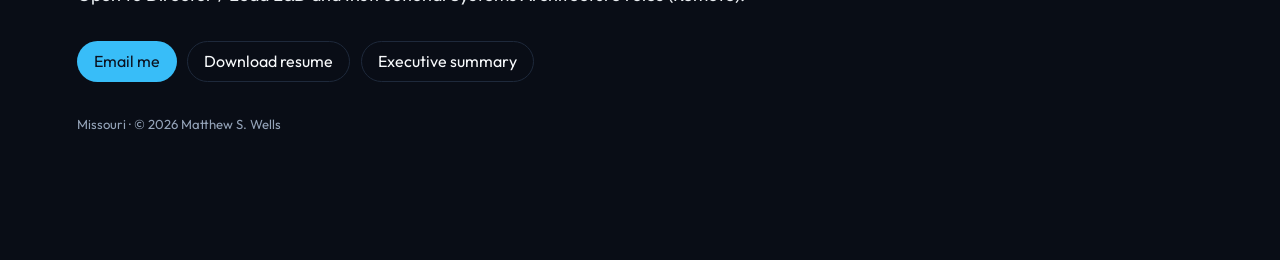
==== commit 2f29e331: "Embed Cleveland COVID YouTube Short at the bottom of its case modal." ====
--- a/index.html
+++ b/index.html
@@ -174,6 +174,7 @@
           <h3>What changed</h3>
           <ul class="outcomes" data-field="outcomes"></ul>
           <p class="overlay__close-line" data-field="close"></p>
+          <div class="overlay__video" data-field="video" hidden></div>
         </div>
         <div data-mode="job" hidden>
           <h3>The role</h3>
--- a/css/styles.css
+++ b/css/styles.css
@@ -410,6 +410,29 @@
   border-radius: 14px;
   border: 1px solid var(--line);
   background: var(--card);
+  cursor: pointer;
+  transition: border-color 0.2s var(--ease), transform 0.2s var(--ease);
+}
+
+.personas__row button:hover,
+.personas__row button:focus-visible {
+  transform: translateY(-1px);
+  outline: none;
+}
+
+.personas__row button[data-persona="exec"]:hover,
+.personas__row button[data-persona="exec"]:focus-visible {
+  border-color: color-mix(in srgb, var(--accent-blue) 70%, var(--line));
+}
+
+.personas__row button[data-persona="design"]:hover,
+.personas__row button[data-persona="design"]:focus-visible {
+  border-color: color-mix(in srgb, var(--accent-amber) 70%, var(--line));
+}
+
+.personas__row button[data-persona="explorer"]:hover,
+.personas__row button[data-persona="explorer"]:focus-visible {
+  border-color: color-mix(in srgb, var(--accent-teal) 70%, var(--line));
 }
 
 .personas__row button small {
@@ -731,7 +754,7 @@
 .overlay__scrim {
   position: absolute;
   inset: 0;
-  background: rgba(5, 8, 16, 0.62);
+  background: color-mix(in srgb, var(--bg-canvas) 58%, transparent);
 }
 
 .overlay__panel {
@@ -741,10 +764,19 @@
   overflow: auto;
   padding: 1.6rem 1.6rem 2rem;
   border-radius: 20px;
-  background: var(--bg-elev);
-  border: 1px solid var(--line);
-  box-shadow: var(--shadow);
+  background: color-mix(in srgb, var(--bg-surface) 58%, transparent);
+  border: 1px solid color-mix(in srgb, var(--text-main) 14%, var(--line));
+  box-shadow:
+    var(--shadow),
+    inset 0 1px 0 color-mix(in srgb, var(--text-main) 12%, transparent);
+  backdrop-filter: blur(22px) saturate(1.2);
+  -webkit-backdrop-filter: blur(22px) saturate(1.2);
   outline: none;
+}
+
+body[data-theme="light"] .overlay__panel {
+  background: color-mix(in srgb, var(--bg-surface) 70%, transparent);
+  border: 1px solid color-mix(in srgb, var(--text-main) 8%, var(--line));
 }
 
 .overlay__close {
@@ -752,8 +784,10 @@
   top: 1rem;
   right: 1rem;
   z-index: 1;
-  border: 1px solid var(--line);
-  background: var(--bg-elev);
+  border: 1px solid color-mix(in srgb, var(--text-main) 12%, var(--line));
+  background: color-mix(in srgb, var(--bg-surface) 45%, transparent);
+  backdrop-filter: blur(12px);
+  -webkit-backdrop-filter: blur(12px);
   border-radius: 999px;
   width: 2.1rem;
   height: 2.1rem;
@@ -762,6 +796,13 @@
   line-height: 1;
 }
 
+@supports not ((backdrop-filter: blur(1px)) or (-webkit-backdrop-filter: blur(1px))) {
+  .overlay__panel,
+  .overlay__close {
+    background: var(--bg-elev);
+  }
+}
+
 .overlay__panel h2 {
   margin-right: 4.5rem;
 }
@@ -806,6 +847,26 @@
 
 .overlay__figure {
   margin: 1rem 0 0.4rem;
+}
+
+.overlay__video {
+  margin-top: 1.5rem;
+}
+
+.overlay__video .figure__kicker {
+  text-align: center;
+}
+
+.overlay__video iframe {
+  display: block;
+  width: min(280px, 100%);
+  aspect-ratio: 9 / 16;
+  height: auto;
+  margin: 0 auto;
+  border: 0;
+  border-radius: 12px;
+  background: #090d16;
+  box-shadow: 0 12px 32px rgba(0, 0, 0, 0.28);
 }
 
 .figure {
@@ -921,6 +982,7 @@
 
   .case-card,
   .job-card,
+  .personas__row button,
   .toast,
   .overlay {
     transition: none;
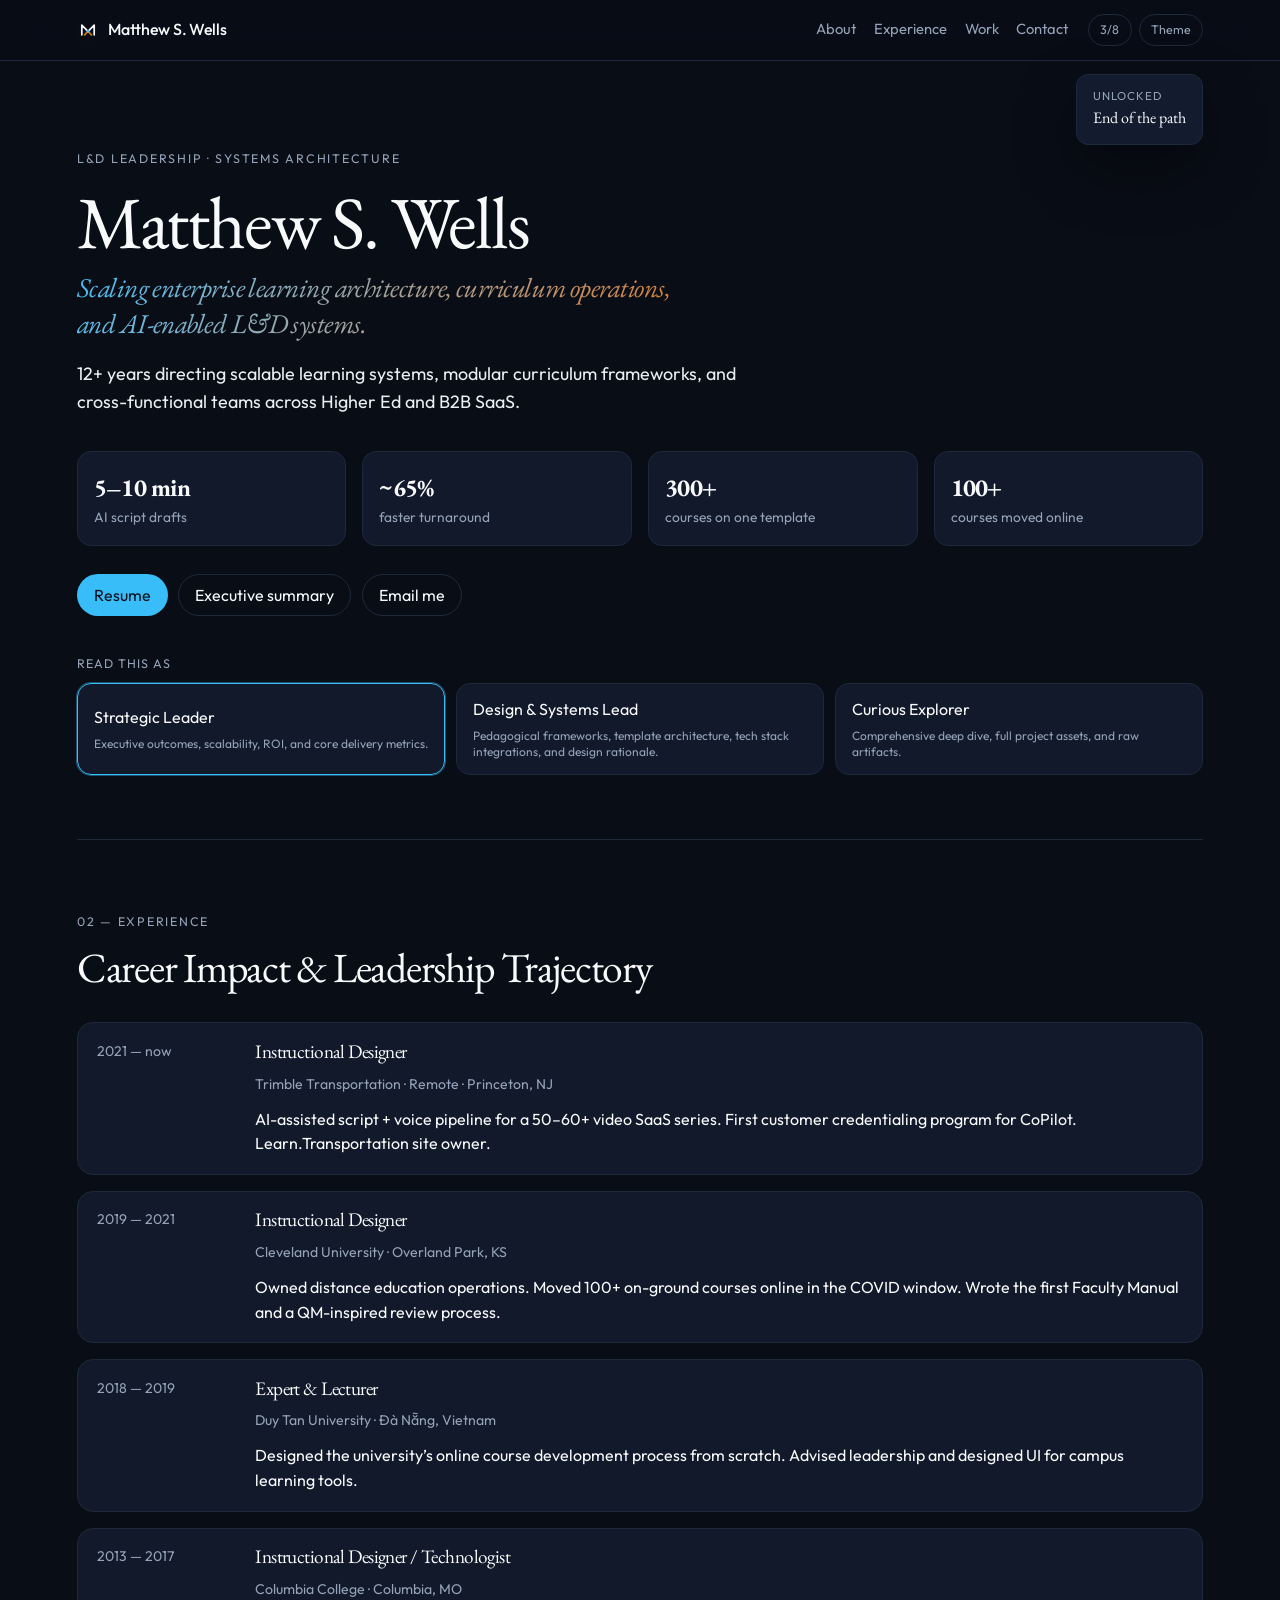
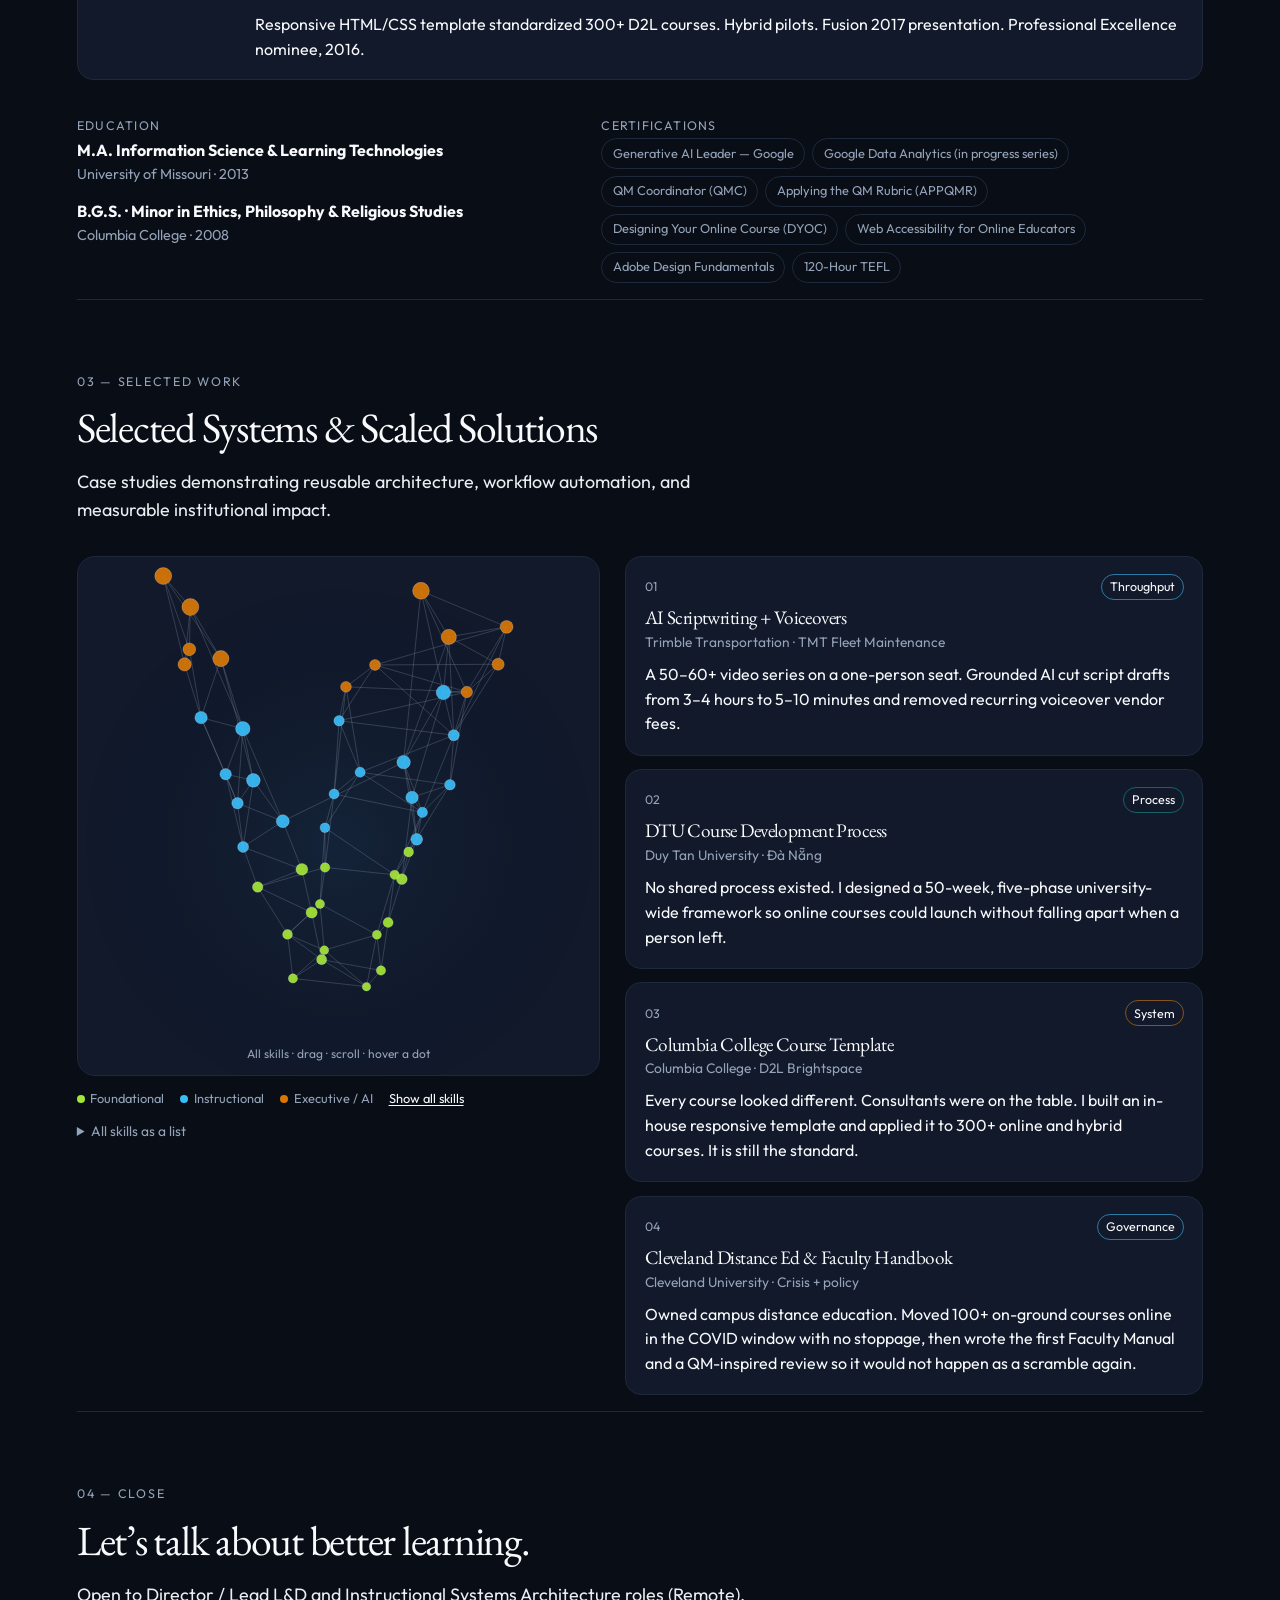
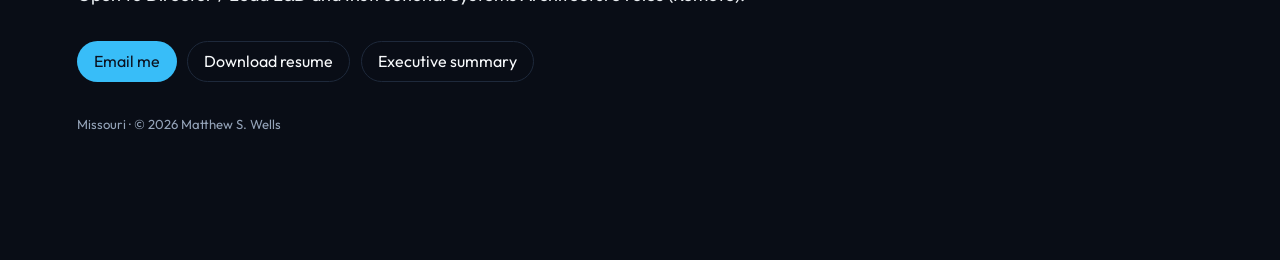
==== commit 4774e971: "Move progress bar under nav, recast funnel web and frost, fix light cone and mobile modals." ====
--- a/index.html
+++ b/index.html
@@ -22,10 +22,6 @@
     <link rel="stylesheet" href="./css/styles.css" />
   </head>
   <body data-theme="dark" data-persona="exec">
-    <div class="progress" aria-hidden="true">
-      <div class="progress__fill" id="progress-fill"></div>
-    </div>
-
     <header class="nav">
       <a class="nav__brand" href="#top">
         <img class="nav__mark" src="./favicon.svg" alt="" />
@@ -44,6 +40,9 @@
         <button type="button" class="icon-btn" id="theme-toggle" aria-label="Toggle light and dark">
           Theme
         </button>
+      </div>
+      <div class="progress" aria-hidden="true">
+        <div class="progress__fill" id="progress-fill"></div>
       </div>
     </header>
 
@@ -124,7 +123,7 @@
               <p class="cone-status" id="cone-status">All skills</p>
             </div>
             <div class="cone-legend">
-              <span><i class="dot dot--teal"></i>Foundational</span>
+              <span><i class="dot dot--lime"></i>Foundational</span>
               <span><i class="dot dot--blue"></i>Instructional</span>
               <span><i class="dot dot--amber"></i>Executive / AI</span>
               <button type="button" class="text-btn" id="cone-reset">Show all skills</button>
--- a/css/styles.css
+++ b/css/styles.css
@@ -7,6 +7,7 @@
   --accent-blue: #38bdf8;
   --accent-amber: #d97706;
   --accent-teal: #0d9488;
+  --accent-lime: #a3e635;
   --bg: var(--bg-canvas);
   --bg-elev: var(--bg-surface);
   --ink: var(--text-main);
@@ -19,14 +20,24 @@
   --shadow: 0 24px 60px rgba(0, 0, 0, 0.4);
 }
 
+html[data-theme="light"],
 body[data-theme="light"] {
-  --bg-canvas: #f8fafc;
-  --bg-surface: #ffffff;
-  --border-subtle: #e2e8f0;
-  --text-main: #0f172a;
-  --text-muted: #64748b;
-  --card: #ffffff;
-  --shadow: 0 18px 40px rgba(15, 23, 42, 0.08);
+  --bg-canvas: #f4efe6;
+  --bg-surface: #fffdf8;
+  --border-subtle: #ddd4c6;
+  --text-main: #152033;
+  --text-muted: #5b667a;
+  --accent-blue: #0369a1;
+  --accent-amber: #b45309;
+  --accent-teal: #0f766e;
+  --accent-lime: #4d7c0f;
+  --bg: var(--bg-canvas);
+  --bg-elev: var(--bg-surface);
+  --ink: var(--text-main);
+  --muted: var(--text-muted);
+  --line: var(--border-subtle);
+  --card: #fffdf8;
+  --shadow: 0 18px 40px rgba(21, 32, 51, 0.08);
 }
 
 *,
@@ -45,6 +56,7 @@
 body {
   margin: 0;
   padding: 0;
+  min-height: 100%;
   background: var(--bg);
   color: var(--ink);
   font-family: var(--sans);
@@ -80,19 +92,20 @@
 }
 
 .progress {
-  position: fixed;
-  top: 0;
+  position: absolute;
   left: 0;
   right: 0;
+  bottom: 0;
   height: 3px;
-  z-index: 40;
+  z-index: 1;
   background: transparent;
+  pointer-events: none;
 }
 
 .progress__fill {
   height: 100%;
   width: 0;
-  background: linear-gradient(90deg in oklab, var(--accent-teal), var(--accent-blue), var(--accent-amber));
+  background: linear-gradient(90deg in oklab, var(--accent-lime), var(--accent-blue), var(--accent-amber));
 }
 
 .nav {
@@ -105,6 +118,7 @@
   padding: 0.85rem 6vw;
   background: color-mix(in srgb, var(--bg) 82%, transparent);
   backdrop-filter: blur(16px);
+  -webkit-backdrop-filter: blur(16px);
   border-bottom: 1px solid var(--line);
 }
 
@@ -297,6 +311,14 @@
   color: transparent;
 }
 
+html[data-theme="light"] h1 em,
+body[data-theme="light"] h1 em {
+  background: linear-gradient(135deg in oklab, #0369a1, #9a3412);
+  -webkit-background-clip: text;
+  background-clip: text;
+  color: transparent;
+}
+
 h2 {
   margin: 0 0 1rem;
   font-size: clamp(1.7rem, 3.4vw, 2.6rem);
@@ -391,6 +413,11 @@
   color: #0b1220;
 }
 
+html[data-theme="light"] .btn--solid,
+body[data-theme="light"] .btn--solid {
+  color: #fff;
+}
+
 .personas {
   margin-top: 2.4rem;
 }
@@ -585,14 +612,8 @@
   height: 520px;
   border-radius: 18px;
   overflow: hidden;
-  background:
-    radial-gradient(ellipse at 50% 62%, #131b2e 0%, #090d16 72%);
-  border: 1px solid var(--line);
-}
-
-body[data-theme="light"] .cone-wrap {
-  background:
-    radial-gradient(ellipse at 50% 62%, #e2e8f0 0%, #f8fafc 72%);
+  background: var(--card);
+  border: 1px solid var(--line);
 }
 
 #cone {
@@ -636,7 +657,7 @@
   border-radius: 50%;
 }
 
-.dot--teal { background: var(--accent-teal); }
+.dot--lime { background: var(--accent-lime); }
 .dot--blue { background: var(--accent-blue); }
 .dot--amber { background: var(--accent-amber); }
 
@@ -741,42 +762,53 @@
   display: grid;
   place-items: center;
   padding: 1.2rem;
-  opacity: 0;
+  visibility: hidden;
   pointer-events: none;
-  transition: opacity 0.28s var(--ease);
 }
 
 .overlay.is-open {
-  opacity: 1;
+  visibility: visible;
   pointer-events: auto;
 }
 
 .overlay__scrim {
   position: absolute;
   inset: 0;
-  background: color-mix(in srgb, var(--bg-canvas) 58%, transparent);
+  background: rgba(9, 13, 22, 0.35);
+  backdrop-filter: blur(14px) saturate(1.15);
+  -webkit-backdrop-filter: blur(14px) saturate(1.15);
 }
 
 .overlay__panel {
   position: relative;
   width: min(760px, 100%);
-  max-height: calc(100vh - 2.4rem);
+  max-height: calc(100dvh - 2.4rem);
   overflow: auto;
+  overscroll-behavior: contain;
   padding: 1.6rem 1.6rem 2rem;
   border-radius: 20px;
-  background: color-mix(in srgb, var(--bg-surface) 58%, transparent);
-  border: 1px solid color-mix(in srgb, var(--text-main) 14%, var(--line));
+  background: rgba(19, 27, 46, 0.42);
+  border: 1px solid rgba(248, 250, 252, 0.16);
   box-shadow:
     var(--shadow),
-    inset 0 1px 0 color-mix(in srgb, var(--text-main) 12%, transparent);
-  backdrop-filter: blur(22px) saturate(1.2);
-  -webkit-backdrop-filter: blur(22px) saturate(1.2);
+    inset 0 1px 0 rgba(248, 250, 252, 0.14);
+  backdrop-filter: blur(28px) saturate(1.35);
+  -webkit-backdrop-filter: blur(28px) saturate(1.35);
   outline: none;
 }
 
+html[data-theme="light"] .overlay__scrim,
+body[data-theme="light"] .overlay__scrim {
+  background: rgba(244, 239, 230, 0.28);
+}
+
+html[data-theme="light"] .overlay__panel,
 body[data-theme="light"] .overlay__panel {
-  background: color-mix(in srgb, var(--bg-surface) 70%, transparent);
-  border: 1px solid color-mix(in srgb, var(--text-main) 8%, var(--line));
+  background: rgba(255, 253, 248, 0.58);
+  border: 1px solid rgba(21, 32, 51, 0.12);
+  box-shadow:
+    var(--shadow),
+    inset 0 1px 0 rgba(255, 255, 255, 0.7);
 }
 
 .overlay__close {
@@ -784,8 +816,8 @@
   top: 1rem;
   right: 1rem;
   z-index: 1;
-  border: 1px solid color-mix(in srgb, var(--text-main) 12%, var(--line));
-  background: color-mix(in srgb, var(--bg-surface) 45%, transparent);
+  border: 1px solid rgba(248, 250, 252, 0.16);
+  background: rgba(19, 27, 46, 0.4);
   backdrop-filter: blur(12px);
   -webkit-backdrop-filter: blur(12px);
   border-radius: 999px;
@@ -796,7 +828,16 @@
   line-height: 1;
 }
 
+html[data-theme="light"] .overlay__close,
+body[data-theme="light"] .overlay__close {
+  border-color: rgba(21, 32, 51, 0.12);
+  background: rgba(255, 253, 248, 0.55);
+}
+
 @supports not ((backdrop-filter: blur(1px)) or (-webkit-backdrop-filter: blur(1px))) {
+  .overlay__scrim {
+    background: rgba(9, 13, 22, 0.72);
+  }
   .overlay__panel,
   .overlay__close {
     background: var(--bg-elev);
@@ -973,6 +1014,28 @@
   .cone-wrap {
     height: 400px;
   }
+
+  .overlay {
+    padding: 0.45rem;
+    padding-top: max(0.45rem, env(safe-area-inset-top));
+    padding-bottom: max(0.45rem, env(safe-area-inset-bottom));
+    align-items: stretch;
+    place-items: stretch;
+  }
+
+  .overlay__panel {
+    width: 100%;
+    max-width: none;
+    max-height: calc(100dvh - 0.9rem);
+    height: auto;
+    border-radius: 16px;
+    padding: 1.15rem 1rem 1.35rem;
+  }
+
+  .overlay__video iframe {
+    width: min(200px, 62vw);
+    max-height: 38dvh;
+  }
 }
 
 @media (prefers-reduced-motion: reduce) {
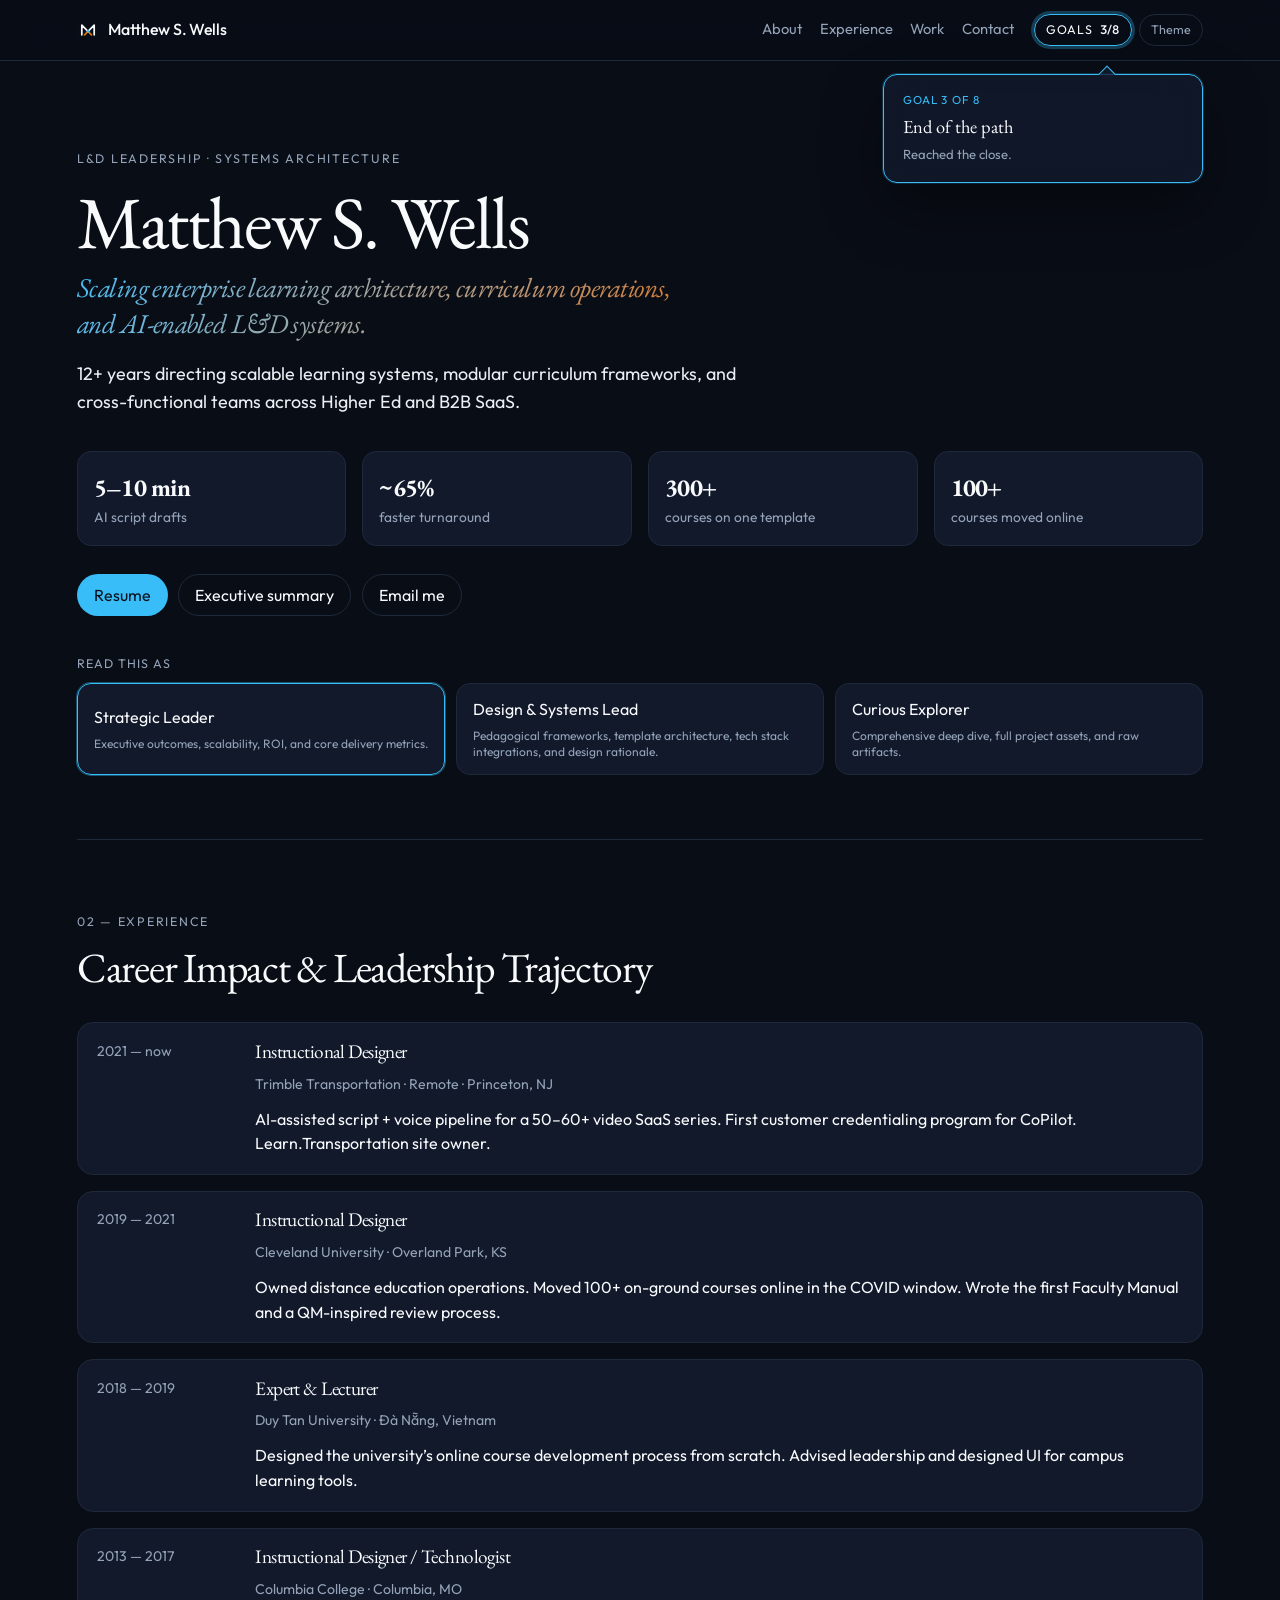
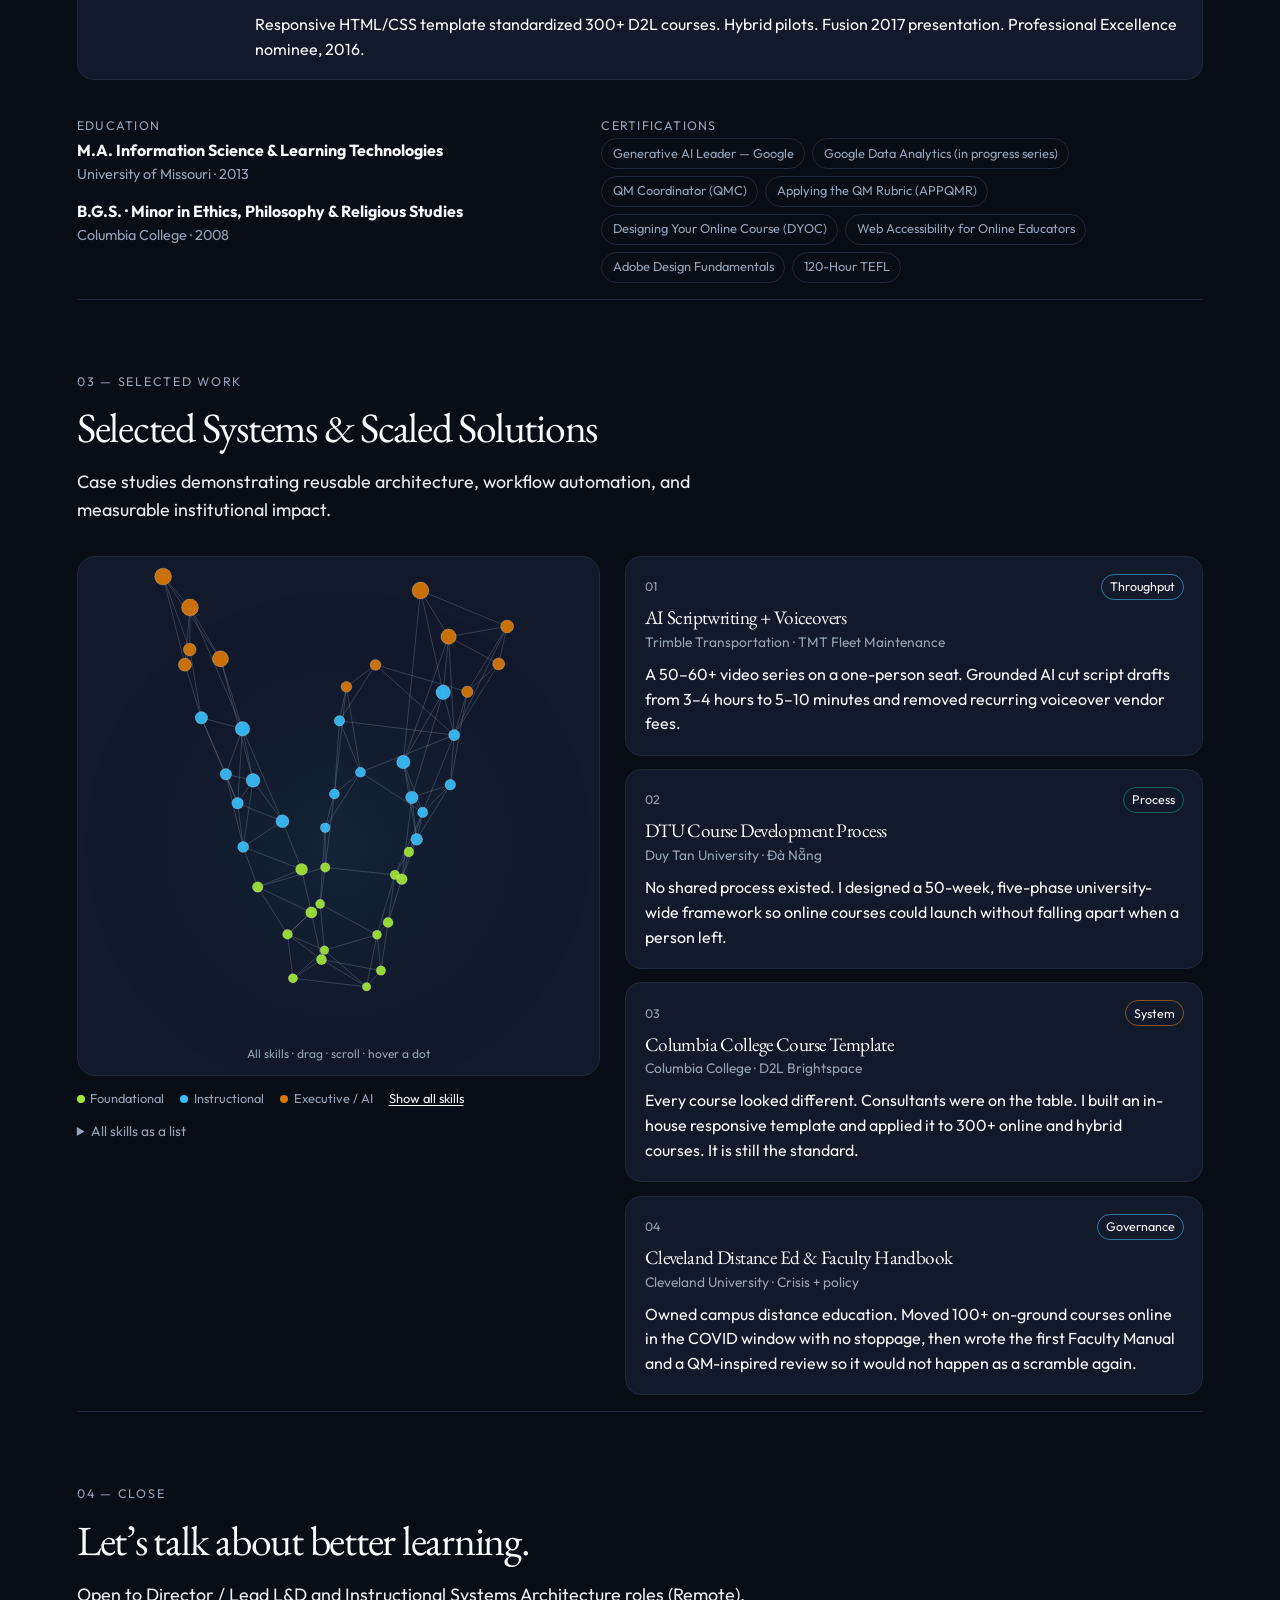
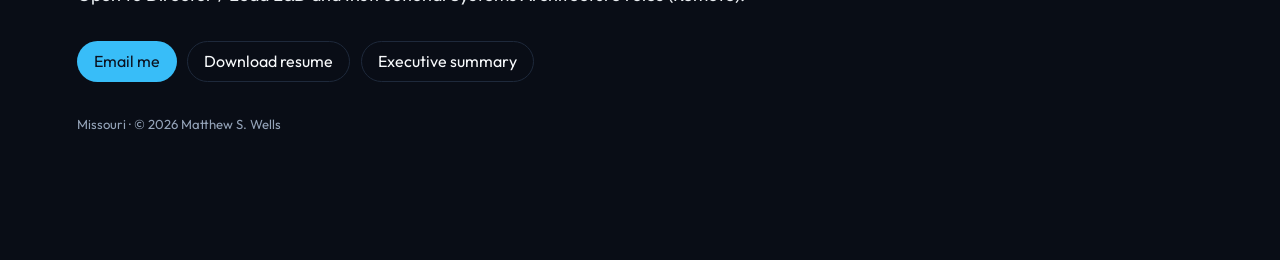
==== commit d05d3a7b: "Make portfolio goals visible in the header, toast, and reset panel." ====
--- a/index.html
+++ b/index.html
@@ -34,7 +34,8 @@
         <a href="#contact">Contact</a>
       </nav>
       <div class="nav__tools">
-        <button type="button" class="icon-btn" id="badge-toggle" aria-label="Achievements">
+        <button type="button" class="icon-btn goals-btn" id="badge-toggle" aria-expanded="false" aria-controls="badge-rail">
+          <span class="goals-btn__label">Goals</span>
           <span id="badge-count">0/8</span>
         </button>
         <button type="button" class="icon-btn" id="theme-toggle" aria-label="Toggle light and dark">
@@ -46,11 +47,19 @@
       </div>
     </header>
 
-    <ol class="badge-rail" id="badge-rail"></ol>
+    <div class="badge-panel" id="badge-rail" hidden>
+      <div class="badge-panel__head">
+        <p>Portfolio goals</p>
+        <span id="badge-panel-count">0/8</span>
+      </div>
+      <ol class="badge-list" id="badge-list"></ol>
+      <button type="button" class="badge-reset" id="badge-reset">Reset progress</button>
+    </div>
 
     <div class="toast" id="toast" hidden>
-      <p>Unlocked</p>
+      <p id="toast-kicker">Goal unlocked</p>
       <strong id="toast-name"></strong>
+      <span id="toast-detail"></span>
     </div>
 
     <main id="top">
--- a/css/styles.css
+++ b/css/styles.css
@@ -168,48 +168,137 @@
   border-color: color-mix(in srgb, var(--accent-blue) 50%, var(--line));
 }
 
-.badge-rail {
+.goals-btn {
+  display: inline-flex;
+  align-items: center;
+  gap: 0.45rem;
+  font-variant-numeric: tabular-nums;
+}
+
+.goals-btn__label {
+  letter-spacing: 0.08em;
+  text-transform: uppercase;
+}
+
+.goals-btn #badge-count {
+  color: var(--ink);
+  font-weight: 500;
+}
+
+.goals-btn[aria-expanded="true"],
+.goals-btn.is-flash {
+  border-color: var(--accent-blue);
+  color: var(--ink);
+  box-shadow: 0 0 0 3px color-mix(in srgb, var(--accent-blue) 28%, transparent);
+}
+
+.badge-panel {
   position: fixed;
-  top: 4.2rem;
+  top: 4.6rem;
   right: 6vw;
-  z-index: 28;
-  margin: 0;
-  padding: 0.75rem 0.9rem;
-  list-style: none;
-  width: min(280px, calc(100vw - 2rem));
-  background: var(--bg-elev);
-  border: 1px solid var(--line);
+  z-index: 45;
+  width: min(320px, calc(100vw - 2rem));
+  padding: 0.9rem 1rem 0.85rem;
+  background: rgba(19, 27, 46, 0.72);
+  border: 1px solid color-mix(in srgb, var(--accent-blue) 40%, var(--line));
   border-radius: 14px;
   box-shadow: var(--shadow);
+  backdrop-filter: blur(18px) saturate(1.2);
+  -webkit-backdrop-filter: blur(18px) saturate(1.2);
   display: none;
 }
 
-.badge-rail.is-open {
+.badge-panel.is-open {
   display: grid;
-  gap: 0.45rem;
-}
-
-.badge-rail li {
+  gap: 0.7rem;
+}
+
+html[data-theme="light"] .badge-panel,
+body[data-theme="light"] .badge-panel {
+  background: rgba(255, 253, 248, 0.9);
+}
+
+.badge-panel__head {
+  display: flex;
+  justify-content: space-between;
+  align-items: baseline;
+  gap: 0.75rem;
+}
+
+.badge-panel__head p {
+  margin: 0;
+  font-size: 0.72rem;
+  letter-spacing: 0.1em;
+  text-transform: uppercase;
+  color: var(--muted);
+}
+
+.badge-panel__head span {
+  font-variant-numeric: tabular-nums;
+  font-weight: 500;
+  color: var(--ink);
+}
+
+.badge-list {
+  list-style: none;
+  margin: 0;
+  padding: 0;
+  display: grid;
+  gap: 0.55rem;
+}
+
+.badge-list li {
   display: flex;
   gap: 0.55rem;
-  align-items: center;
-  font-size: 0.8rem;
-  color: var(--muted);
-}
-
-.badge-rail li.is-on {
+  align-items: flex-start;
+  font-size: 0.82rem;
+  color: var(--muted);
+}
+
+.badge-list li.is-on {
   color: var(--ink);
 }
 
-.badge-rail span {
+.badge-list li span {
+  flex: 0 0 auto;
   width: 8px;
   height: 8px;
+  margin-top: 0.35rem;
   border-radius: 50%;
   background: var(--line);
 }
 
-.badge-rail li.is-on span {
+.badge-list li.is-on span {
   background: var(--accent-blue);
+}
+
+.badge-list em {
+  font-style: normal;
+  font-weight: 500;
+}
+
+.badge-list small {
+  display: block;
+  margin-top: 0.1rem;
+  color: var(--muted);
+  font-size: 0.75rem;
+}
+
+.badge-reset {
+  justify-self: start;
+  margin: 0;
+  padding: 0.35rem 0 0;
+  border: 0;
+  border-top: 1px solid var(--line);
+  width: 100%;
+  background: none;
+  color: var(--muted);
+  text-align: left;
+  font-size: 0.78rem;
+}
+
+.badge-reset:hover {
+  color: var(--ink);
 }
 
 .toast {
@@ -217,16 +306,39 @@
   right: 6vw;
   top: 4.6rem;
   z-index: 50;
-  padding: 0.8rem 1rem;
-  background: var(--bg-elev);
-  border: 1px solid var(--line);
-  border-radius: 12px;
-  box-shadow: var(--shadow);
+  width: min(320px, calc(100vw - 2rem));
+  padding: 1rem 1.15rem 1.1rem;
+  background: rgba(19, 27, 46, 0.78);
+  border: 1px solid var(--accent-blue);
+  border-radius: 14px;
+  box-shadow:
+    var(--shadow),
+    0 0 0 1px color-mix(in srgb, var(--accent-blue) 25%, transparent);
+  backdrop-filter: blur(18px) saturate(1.2);
+  -webkit-backdrop-filter: blur(18px) saturate(1.2);
   opacity: 0;
   transform: translateY(8px);
   transition: 0.28s var(--ease);
 }
 
+.toast::before {
+  content: "";
+  position: absolute;
+  top: -7px;
+  right: 5.6rem;
+  width: 12px;
+  height: 12px;
+  background: inherit;
+  border-left: 1px solid var(--accent-blue);
+  border-top: 1px solid var(--accent-blue);
+  transform: rotate(45deg);
+}
+
+html[data-theme="light"] .toast,
+body[data-theme="light"] .toast {
+  background: rgba(255, 253, 248, 0.92);
+}
+
 .toast.is-in {
   opacity: 1;
   transform: none;
@@ -235,14 +347,24 @@
 .toast p {
   margin: 0;
   font-size: 0.72rem;
-  letter-spacing: 0.08em;
+  letter-spacing: 0.1em;
   text-transform: uppercase;
-  color: var(--muted);
+  color: var(--accent-blue);
 }
 
 .toast strong {
+  display: block;
+  margin-top: 0.25rem;
   font-family: var(--serif);
   font-weight: 400;
+  font-size: 1.15rem;
+}
+
+.toast span {
+  display: block;
+  margin-top: 0.2rem;
+  color: var(--muted);
+  font-size: 0.82rem;
 }
 
 main {
@@ -992,6 +1114,16 @@
     margin: 0;
   }
 
+  .badge-panel,
+  .toast {
+    top: 6.6rem;
+    right: 1.1rem;
+  }
+
+  .toast::before {
+    right: 5.2rem;
+  }
+
   main {
     padding: 0 1.1rem 4rem;
   }
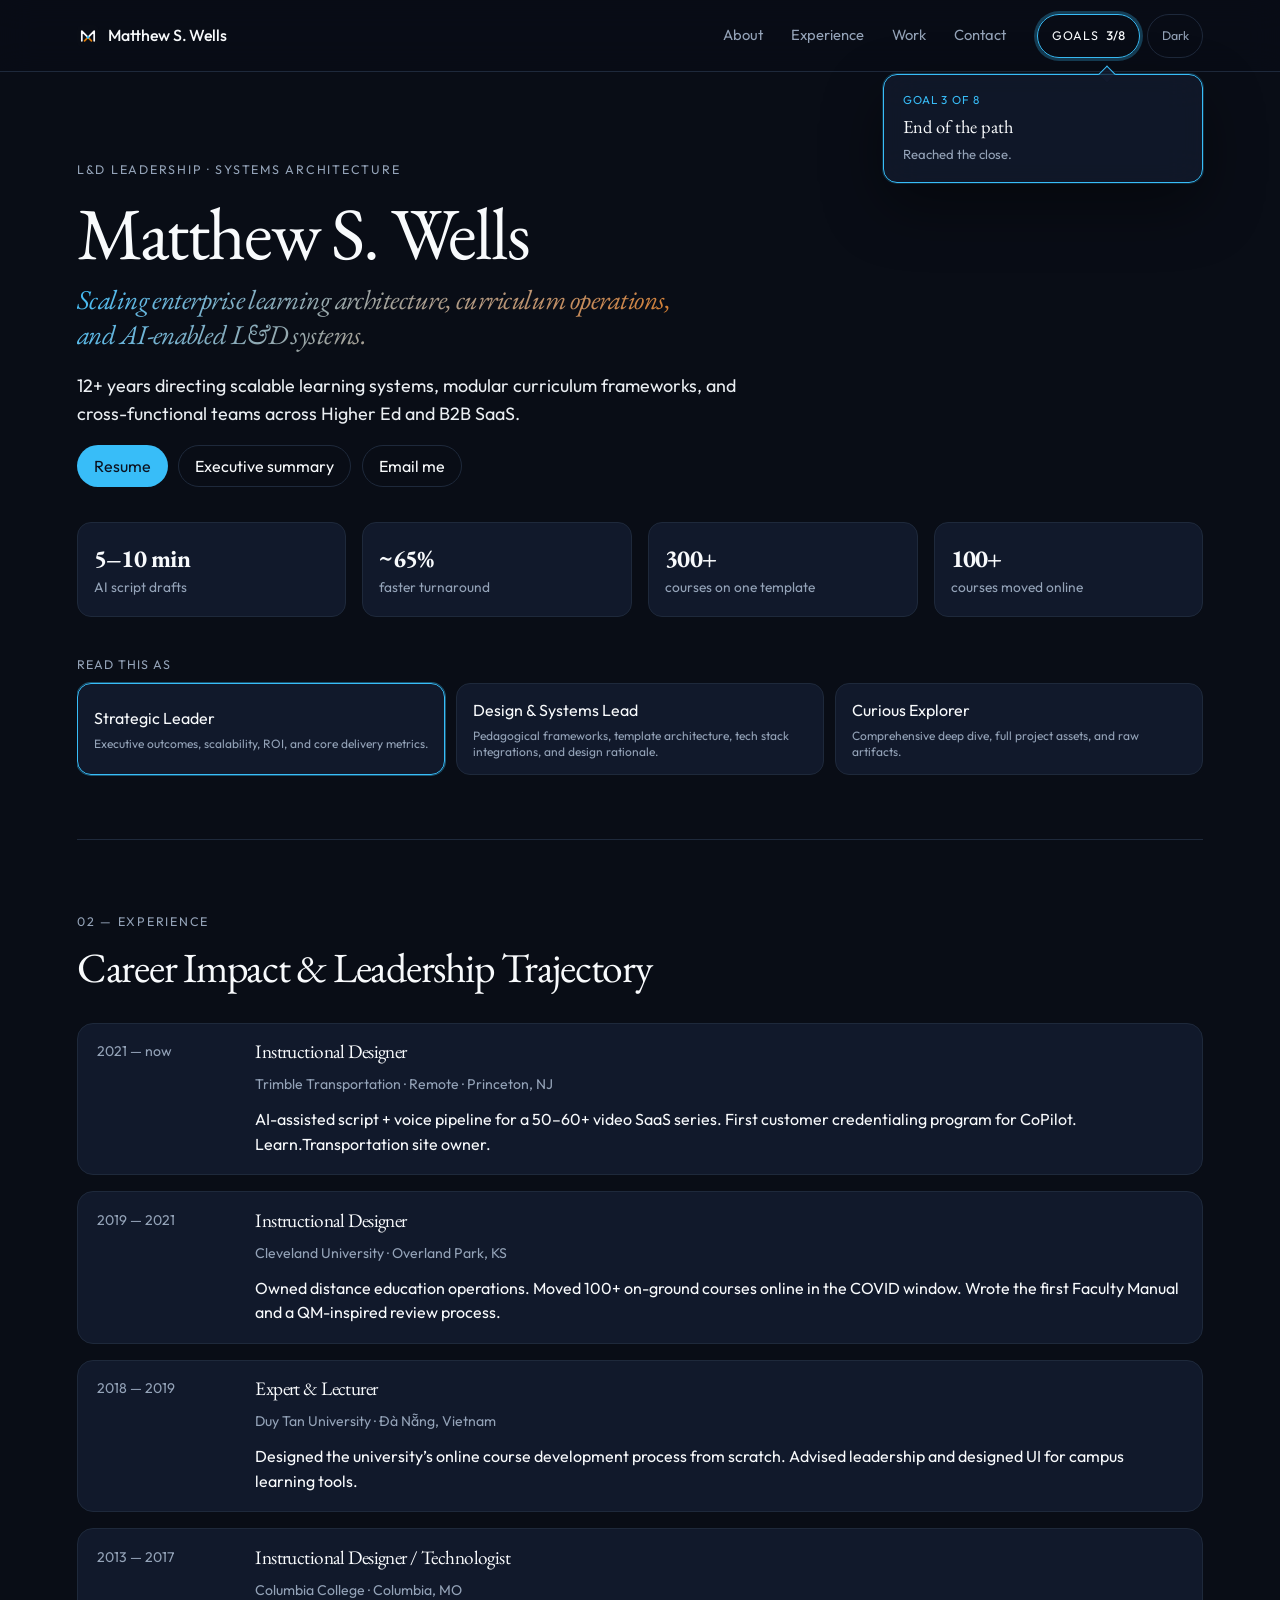
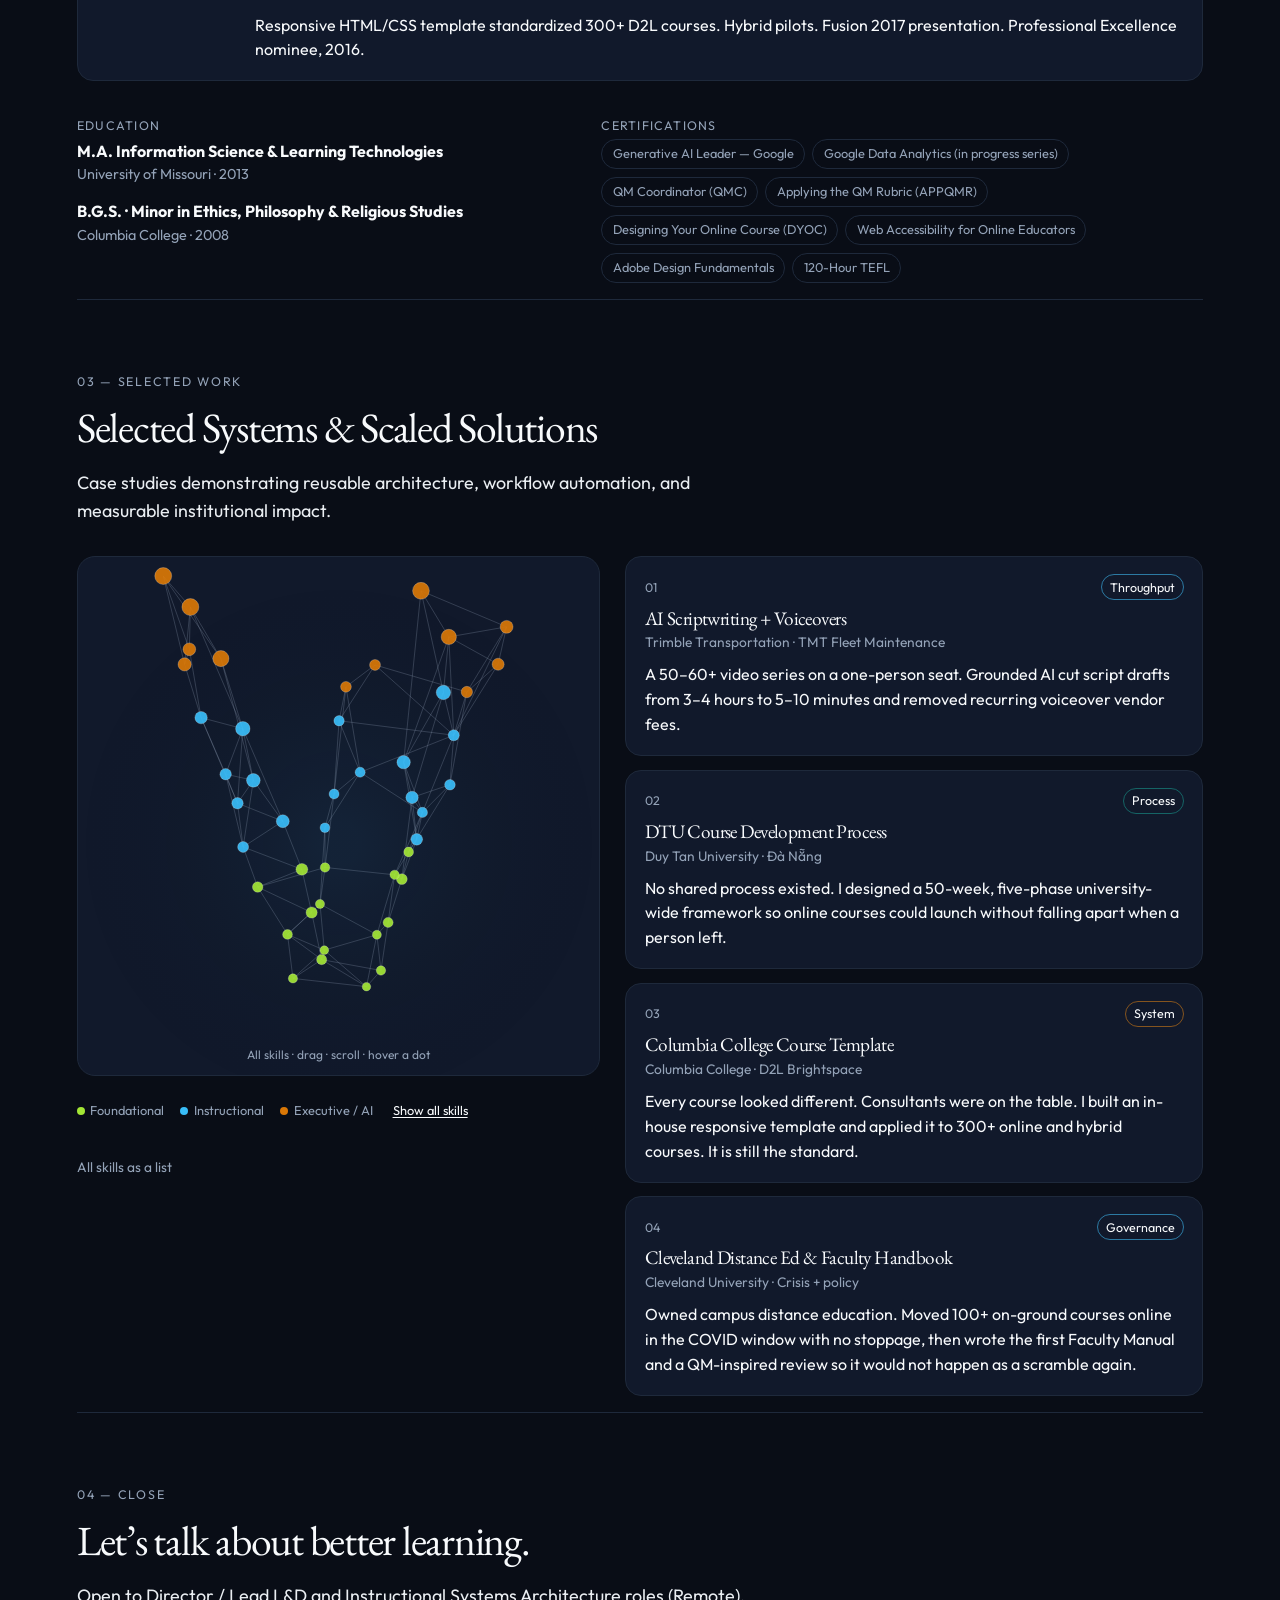
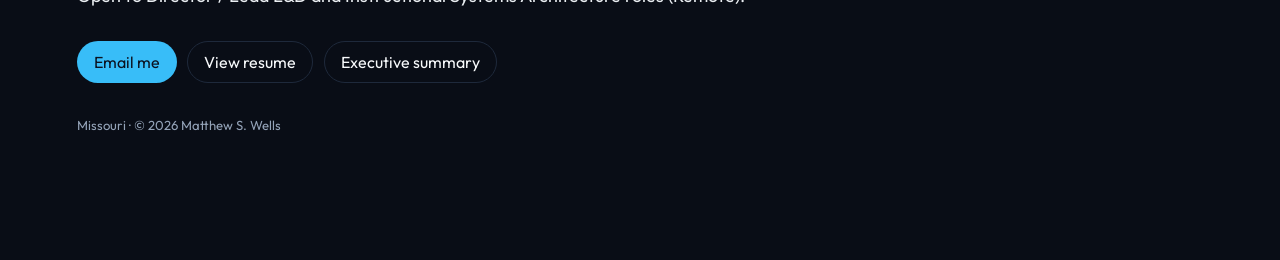
==== commit 5da76cf5: "fix: must-fix a11y — focus trap, skip link, mobile CTAs, meta P0: dialog focus trap + inert backgrou" ====
--- a/index.html
+++ b/index.html
@@ -8,6 +8,27 @@
       name="description"
       content="Matthew S. Wells scales enterprise learning architecture, curriculum operations, and AI-enabled L&amp;D systems across Higher Ed and B2B SaaS."
     />
+    <link rel="canonical" href="https://mattwells.xyz/" />
+    <meta name="theme-color" content="#090d16" />
+    <meta name="theme-color" content="#090d16" media="(prefers-color-scheme: dark)" />
+    <meta name="theme-color" content="#f4efe6" media="(prefers-color-scheme: light)" />
+    <meta property="og:type" content="website" />
+    <meta property="og:url" content="https://mattwells.xyz/" />
+    <meta property="og:title" content="Matthew S. Wells — L&amp;D Leadership &amp; Systems Architecture" />
+    <meta
+      property="og:description"
+      content="Matthew S. Wells scales enterprise learning architecture, curriculum operations, and AI-enabled L&amp;D systems across Higher Ed and B2B SaaS."
+    />
+    <meta property="og:image" content="https://mattwells.xyz/og.png" />
+    <meta property="og:image:width" content="1200" />
+    <meta property="og:image:height" content="630" />
+    <meta name="twitter:card" content="summary_large_image" />
+    <meta name="twitter:title" content="Matthew S. Wells — L&amp;D Leadership &amp; Systems Architecture" />
+    <meta
+      name="twitter:description"
+      content="Matthew S. Wells scales enterprise learning architecture, curriculum operations, and AI-enabled L&amp;D systems across Higher Ed and B2B SaaS."
+    />
+    <meta name="twitter:image" content="https://mattwells.xyz/og.png" />
     <link rel="icon" href="./favicon.svg" type="image/svg+xml" />
     <link rel="preconnect" href="https://fonts.googleapis.com" />
     <link rel="preconnect" href="https://fonts.gstatic.com" crossorigin />
@@ -22,7 +43,8 @@
     <link rel="stylesheet" href="./css/styles.css" />
   </head>
   <body data-theme="dark" data-persona="exec">
-    <header class="nav">
+    <a class="skip-link" href="#main-content">Skip to content</a>
+    <header class="nav" id="site-header">
       <a class="nav__brand" href="#top">
         <img class="nav__mark" src="./favicon.svg" alt="" />
         Matthew S. Wells
@@ -38,8 +60,8 @@
           <span class="goals-btn__label">Goals</span>
           <span id="badge-count">0/8</span>
         </button>
-        <button type="button" class="icon-btn" id="theme-toggle" aria-label="Toggle light and dark">
-          Theme
+        <button type="button" class="icon-btn" id="theme-toggle" aria-pressed="true" aria-label="Dark theme active. Switch to light theme">
+          Dark
         </button>
       </div>
       <div class="progress" aria-hidden="true">
@@ -56,17 +78,17 @@
       <button type="button" class="badge-reset" id="badge-reset">Reset progress</button>
     </div>
 
-    <div class="toast" id="toast" hidden>
+    <div class="toast" id="toast" role="status" aria-live="polite" aria-atomic="true" hidden>
       <p id="toast-kicker">Goal unlocked</p>
       <strong id="toast-name"></strong>
       <span id="toast-detail"></span>
     </div>
 
-    <main id="top">
+    <main id="main-content">
       <section class="hero" id="about">
         <div class="hero__glow" aria-hidden="true"></div>
         <p class="eyebrow">L&amp;D Leadership · Systems Architecture</p>
-        <h1>
+        <h1 id="top">
           Matthew S. Wells
           <em>Scaling enterprise learning architecture, curriculum operations, and AI-enabled L&amp;D systems.</em>
         </h1>
@@ -74,13 +96,13 @@
           12+ years directing scalable learning systems, modular curriculum frameworks, and cross-functional teams across Higher Ed and B2B SaaS.
         </p>
 
-        <ul class="metrics" id="metrics"></ul>
-
         <div class="hero__actions">
           <a class="btn btn--solid" href="./resume.html" data-packet>Resume</a>
           <a class="btn" href="./executive-summary.html" data-packet>Executive summary</a>
           <a class="btn" href="mailto:matthewschoolerwells@gmail.com" data-email data-keep-label>Email me</a>
         </div>
+
+        <ul class="metrics" id="metrics"></ul>
 
         <div class="personas" role="group" aria-label="Choose how you want to read this page">
           <p class="personas__label">Read this as</p>
@@ -128,7 +150,7 @@
         <div class="work-grid">
           <div class="cone-panel">
             <div class="cone-wrap">
-              <canvas id="cone" width="880" height="1040" aria-hidden="true"></canvas>
+              <canvas id="cone" width="880" height="1040" tabindex="0" aria-hidden="true"></canvas>
               <p class="cone-status" id="cone-status">All skills</p>
             </div>
             <div class="cone-legend">
@@ -137,7 +159,7 @@
               <span><i class="dot dot--amber"></i>Executive / AI</span>
               <button type="button" class="text-btn" id="cone-reset">Show all skills</button>
             </div>
-            <details class="skill-fallback">
+            <details class="skill-fallback" id="skill-fallback">
               <summary>All skills as a list</summary>
               <ul id="skill-list"></ul>
             </details>
@@ -156,7 +178,7 @@
         </div>
         <div class="hero__actions">
           <a class="btn btn--solid" href="mailto:matthewschoolerwells@gmail.com" data-email data-keep-label>Email me</a>
-          <a class="btn" href="./resume.html" data-packet>Download resume</a>
+          <a class="btn" href="./resume.html" data-packet>View resume</a>
           <a class="btn" href="./executive-summary.html" data-packet>Executive summary</a>
         </div>
         <p class="fineprint">Missouri · © <span id="year">2026</span> Matthew S. Wells</p>
--- a/css/styles.css
+++ b/css/styles.css
@@ -73,6 +73,33 @@
   overflow: hidden;
 }
 
+.skip-link {
+  position: absolute;
+  left: 1rem;
+  top: 0.75rem;
+  z-index: 100;
+  padding: 0.65rem 1rem;
+  border-radius: 999px;
+  background: var(--accent-blue);
+  color: #0b1220;
+  font-weight: 600;
+  font-size: 0.9rem;
+  transform: translateY(-160%);
+  transition: transform 0.18s var(--ease);
+}
+
+.skip-link:focus,
+.skip-link:focus-visible {
+  transform: none;
+  outline: 2px solid var(--ink);
+  outline-offset: 3px;
+}
+
+:focus-visible {
+  outline: 2px solid var(--accent-blue);
+  outline-offset: 3px;
+}
+
 a {
   color: inherit;
   text-decoration: none;
@@ -139,10 +166,17 @@
 
 .nav__links {
   display: flex;
-  gap: 1.1rem;
+  gap: 0.35rem;
   margin-left: auto;
   font-size: 0.92rem;
   color: var(--muted);
+}
+
+.nav__links a {
+  display: inline-flex;
+  align-items: center;
+  min-height: 44px;
+  padding: 0.55rem 0.7rem;
 }
 
 .nav__links a:hover {
@@ -155,10 +189,15 @@
 }
 
 .icon-btn {
+  display: inline-flex;
+  align-items: center;
+  justify-content: center;
+  min-height: 44px;
+  min-width: 44px;
   border: 1px solid var(--line);
   background: transparent;
   border-radius: 999px;
-  padding: 0.35rem 0.7rem;
+  padding: 0.45rem 0.85rem;
   font-size: 0.78rem;
   color: var(--muted);
 }
@@ -287,7 +326,8 @@
 .badge-reset {
   justify-self: start;
   margin: 0;
-  padding: 0.35rem 0 0;
+  padding: 0.75rem 0 0.2rem;
+  min-height: 44px;
   border: 0;
   border-top: 1px solid var(--line);
   width: 100%;
@@ -381,11 +421,13 @@
 
 .hero {
   padding: 5.5rem 0 4rem;
+  overflow: hidden;
 }
 
 .hero__glow {
   position: absolute;
-  inset: -10% -20% auto;
+  inset: -10% 0 auto;
+  max-width: 100%;
   height: 28rem;
   background:
     radial-gradient(circle at 18% 40%, color-mix(in srgb, var(--accent-blue) 22%, transparent), transparent 42%),
@@ -563,10 +605,12 @@
   transition: border-color 0.2s var(--ease), transform 0.2s var(--ease);
 }
 
-.personas__row button:hover,
+.personas__row button:hover {
+  transform: translateY(-1px);
+}
+
 .personas__row button:focus-visible {
   transform: translateY(-1px);
-  outline: none;
 }
 
 .personas__row button[data-persona="exec"]:hover,
@@ -645,11 +689,14 @@
   transition: border-color 0.2s var(--ease), transform 0.2s var(--ease);
 }
 
-.job-card:hover,
+.job-card:hover {
+  border-color: color-mix(in srgb, var(--case, var(--accent-blue)) 70%, var(--line));
+  transform: translateY(-1px);
+}
+
 .job-card:focus-visible {
   border-color: color-mix(in srgb, var(--case, var(--accent-blue)) 70%, var(--line));
   transform: translateY(-1px);
-  outline: none;
 }
 
 .timeline .when,
@@ -784,9 +831,12 @@
 .dot--amber { background: var(--accent-amber); }
 
 .text-btn {
+  display: inline-flex;
+  align-items: center;
+  min-height: 44px;
   border: 0;
   background: none;
-  padding: 0;
+  padding: 0.5rem 0.25rem;
   color: var(--ink);
   text-decoration: underline;
   text-underline-offset: 0.18em;
@@ -798,17 +848,43 @@
   font-size: 0.86rem;
 }
 
+.skill-fallback summary {
+  cursor: pointer;
+  min-height: 44px;
+  display: inline-flex;
+  align-items: center;
+}
+
 .skill-fallback ul {
   display: flex;
   flex-wrap: wrap;
-  gap: 0.35rem;
+  gap: 0.45rem;
   margin-top: 0.6rem;
 }
 
 .skill-fallback li {
-  padding: 0.15rem 0.45rem;
+  padding: 0;
+  border: 0;
+}
+
+.skill-chip {
+  display: inline-flex;
+  align-items: center;
+  justify-content: center;
+  min-height: 44px;
+  padding: 0.35rem 0.75rem;
   border: 1px solid var(--line);
   border-radius: 999px;
+  background: transparent;
+  color: var(--muted);
+  font: inherit;
+  font-size: 0.82rem;
+  cursor: pointer;
+}
+
+.skill-chip:hover {
+  color: var(--ink);
+  border-color: color-mix(in srgb, var(--accent-blue) 55%, var(--line));
 }
 
 .case-list {
@@ -825,11 +901,14 @@
   transition: border-color 0.2s var(--ease), transform 0.2s var(--ease);
 }
 
-.case-card:hover,
+.case-card:hover {
+  border-color: color-mix(in srgb, var(--case, var(--accent-blue)) 70%, var(--line));
+  transform: translateY(-1px);
+}
+
 .case-card:focus-visible {
   border-color: color-mix(in srgb, var(--case, var(--accent-blue)) 70%, var(--line));
   transform: translateY(-1px);
-  outline: none;
 }
 
 .case-card__top,
@@ -904,7 +983,7 @@
 .overlay__panel {
   position: relative;
   width: min(760px, 100%);
-  max-height: calc(100dvh - 2.4rem);
+  max-height: calc(100vh - 2.4rem);
   overflow: auto;
   overscroll-behavior: contain;
   padding: 1.6rem 1.6rem 2rem;
@@ -935,18 +1014,20 @@
 
 .overlay__close {
   position: absolute;
-  top: 1rem;
-  right: 1rem;
+  top: 0.85rem;
+  right: 0.85rem;
   z-index: 1;
   border: 1px solid rgba(248, 250, 252, 0.16);
   background: rgba(19, 27, 46, 0.4);
   backdrop-filter: blur(12px);
   -webkit-backdrop-filter: blur(12px);
   border-radius: 999px;
-  width: 2.1rem;
-  height: 2.1rem;
+  width: 44px;
+  height: 44px;
+  min-width: 44px;
+  min-height: 44px;
   padding: 0;
-  font-size: 1.15rem;
+  font-size: 1.35rem;
   line-height: 1;
 }
 
@@ -1018,6 +1099,39 @@
 
 .overlay__video .figure__kicker {
   text-align: center;
+}
+
+.video-poster {
+  position: relative;
+  width: min(280px, 100%);
+  margin: 0 auto;
+  border-radius: 12px;
+  overflow: hidden;
+  background: #090d16;
+  border: 1px solid var(--line);
+}
+
+.video-poster img {
+  display: block;
+  width: 100%;
+  aspect-ratio: 16 / 9;
+  object-fit: cover;
+}
+
+.video-poster__actions {
+  display: flex;
+  flex-wrap: wrap;
+  gap: 0.5rem;
+  justify-content: center;
+  padding: 0.85rem 0.75rem 1rem;
+}
+
+.video-poster__hint {
+  margin: 0.75rem auto 0;
+  max-width: 28rem;
+  text-align: center;
+  font-size: 0.8rem;
+  color: var(--muted);
 }
 
 .overlay__video iframe {
@@ -1091,14 +1205,70 @@
 }
 
 @media (max-width: 640px) {
+  .hero {
+    padding: 2.4rem 0 2.2rem;
+  }
+
   h1 {
-    font-size: 2rem;
+    font-size: 1.7rem;
+    margin-bottom: 0.7rem;
   }
 
   h1 em {
-    font-size: 1.12rem;
+    font-size: 1rem;
     line-height: 1.35;
     max-width: none;
+    margin-top: 0.3rem;
+  }
+
+  .lede {
+    font-size: 0.98rem;
+    margin: 0 0 0.85rem;
+  }
+
+  .hero__actions {
+    margin: 0 0 0.9rem;
+  }
+
+  .metrics {
+    grid-template-columns: 1fr 1fr;
+    gap: 0.55rem;
+    margin: 0 0 1.1rem;
+  }
+
+  .metrics li {
+    padding: 0.65rem 0.7rem 0.7rem;
+    border-radius: 12px;
+  }
+
+  .metrics strong {
+    font-size: 1.2rem;
+  }
+
+  .metrics span {
+    font-size: 0.75rem;
+  }
+
+  .metrics em {
+    display: none;
+  }
+
+  .personas {
+    margin-top: 0.85rem;
+  }
+
+  .personas__row button {
+    flex: 1 1 100%;
+    padding: 0.7rem 0.85rem;
+  }
+
+  .personas__row button small {
+    display: none;
+  }
+
+  .eyebrow {
+    margin-bottom: 0.45rem;
+    font-size: 0.72rem;
   }
 }
 
@@ -1128,7 +1298,6 @@
     padding: 0 1.1rem 4rem;
   }
 
-  .metrics,
   .work-grid,
   .split,
   .timeline li,
@@ -1137,6 +1306,10 @@
     grid-template-columns: 1fr;
   }
 
+  .metrics {
+    grid-template-columns: 1fr 1fr;
+  }
+
   .timeline li h3,
   .timeline .org,
   .timeline .job-copy {
@@ -1145,28 +1318,6 @@
 
   .cone-wrap {
     height: 400px;
-  }
-
-  .overlay {
-    padding: 0.45rem;
-    padding-top: max(0.45rem, env(safe-area-inset-top));
-    padding-bottom: max(0.45rem, env(safe-area-inset-bottom));
-    align-items: stretch;
-    place-items: stretch;
-  }
-
-  .overlay__panel {
-    width: 100%;
-    max-width: none;
-    max-height: calc(100dvh - 0.9rem);
-    height: auto;
-    border-radius: 16px;
-    padding: 1.15rem 1rem 1.35rem;
-  }
-
-  .overlay__video iframe {
-    width: min(200px, 62vw);
-    max-height: 38dvh;
   }
 }
 
